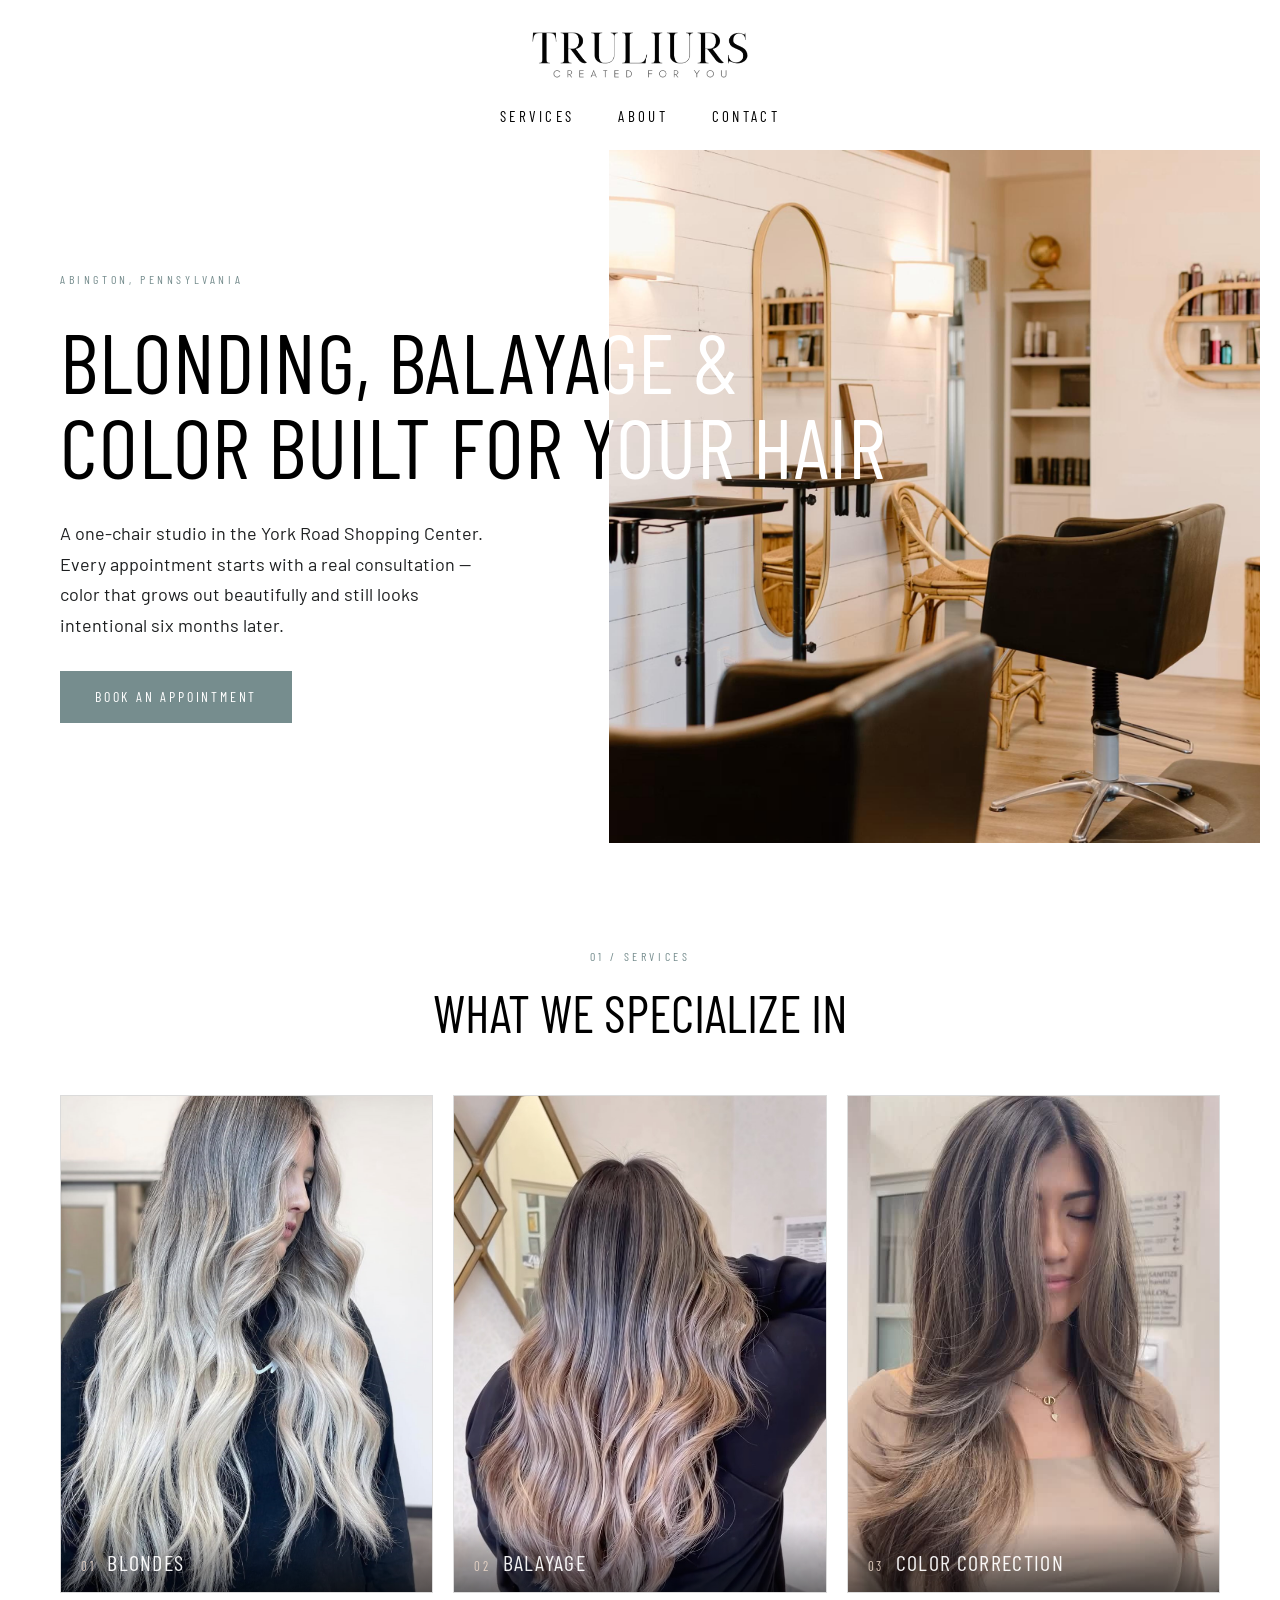
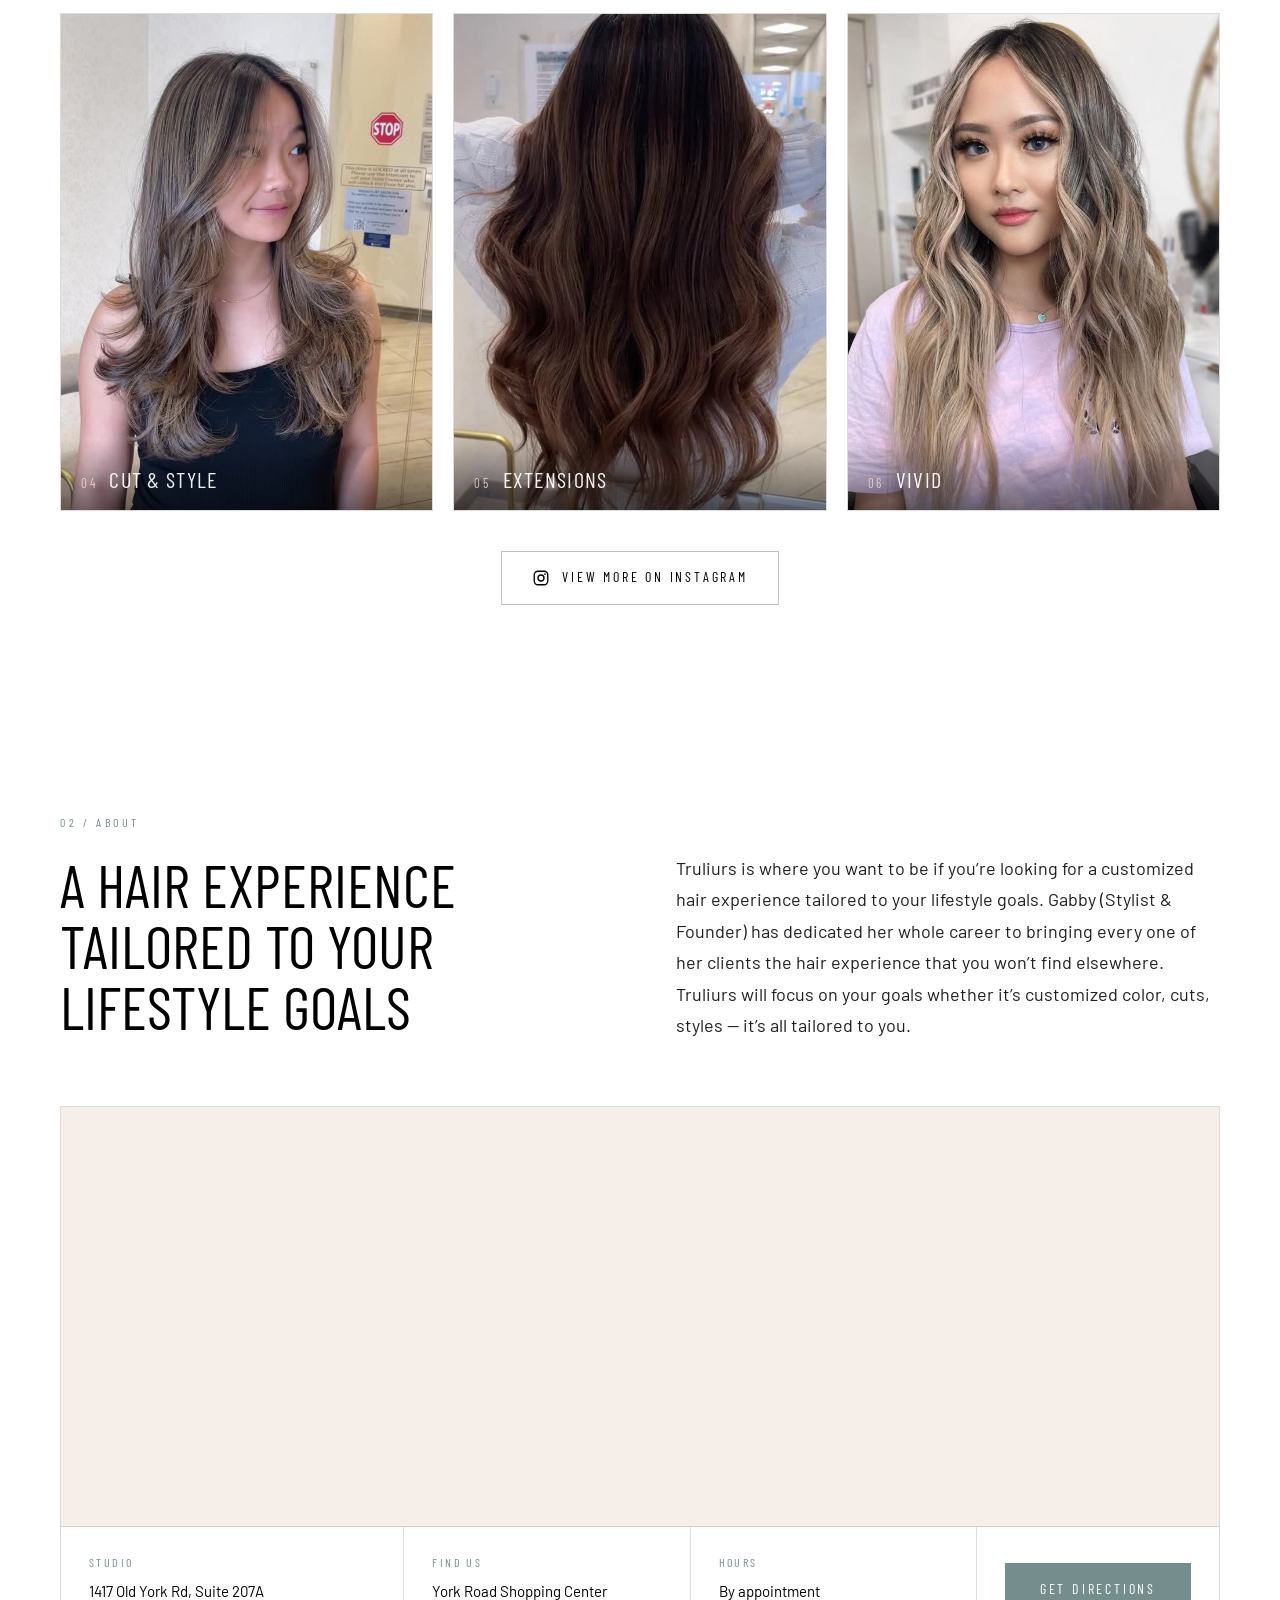
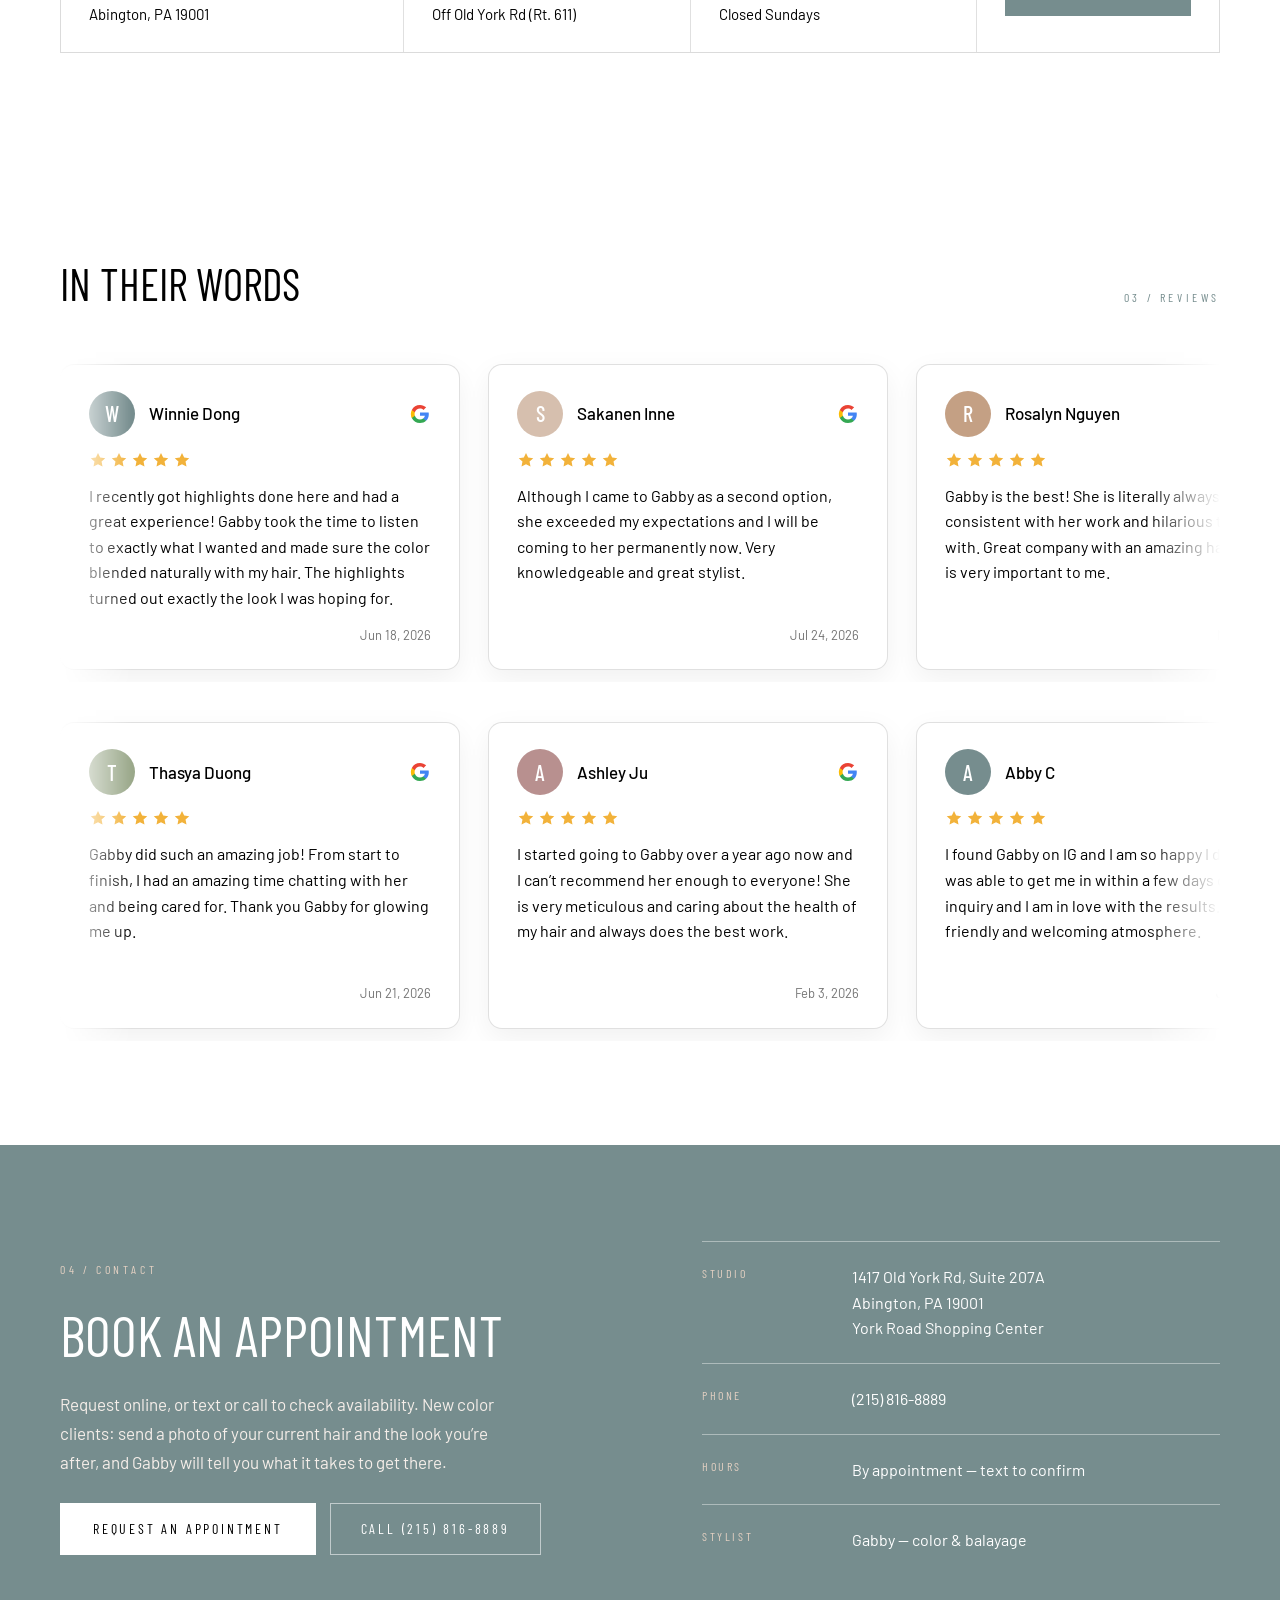
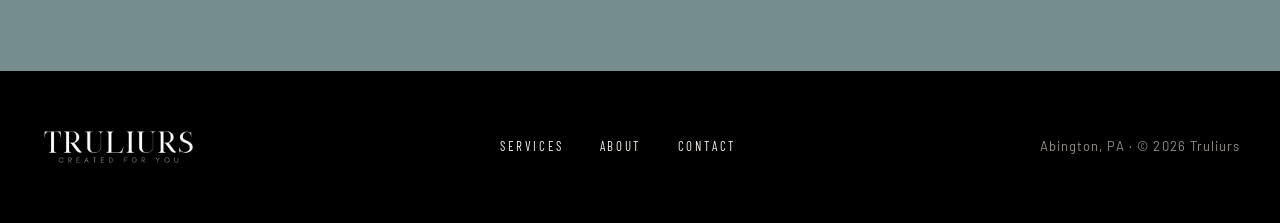
==== index.html @ c9d39bf1 "Truliurs salon site with a mobile-friendly pass Landing page and booking form for the Truliurs studi" ====
<!DOCTYPE html>
<html lang="en">
<head>
  <meta charset="utf-8">
  <meta name="viewport" content="width=device-width, initial-scale=1">
  <title>Truliurs — Blonding, balayage &amp; color in Abington, PA</title>
  <meta name="description" content="Truliurs is a one-chair hair studio in Abington, Pennsylvania specializing in blondes, balayage, color correction, vivids and extensions. Every appointment starts with a real consultation.">
  <meta name="theme-color" content="#ffffff">
  <link rel="icon" href="favicon.ico" sizes="48x48">
  <link rel="icon" href="assets/favicon.png" type="image/png" sizes="512x512">
  <link rel="apple-touch-icon" href="assets/apple-touch-icon.png">
  <link rel="preconnect" href="https://fonts.googleapis.com">
  <link rel="preconnect" href="https://fonts.gstatic.com" crossorigin>
  <link href="https://fonts.googleapis.com/css2?family=Barlow:wght@300;400;500&family=Barlow+Condensed:wght@300;400;500;600&display=swap" rel="stylesheet">
  <link rel="stylesheet" href="styles.css">
</head>
<body>

  <header class="site-header">
    <div class="site-header__inner">
      <a href="#top" class="site-header__logo-link">
        <img src="assets/logo-black.png" alt="Truliurs — created for you" class="site-header__logo">
      </a>
      <button type="button" class="site-header__toggle" id="nav-toggle" aria-expanded="false" aria-controls="site-nav" aria-label="Menu">
        <span class="site-header__toggle-bar"></span>
        <span class="site-header__toggle-bar"></span>
        <span class="site-header__toggle-bar"></span>
      </button>
      <nav id="site-nav" class="site-nav" aria-label="Primary">
        <a href="#services" class="site-nav__link">Services</a>
        <a href="#about" class="site-nav__link">About</a>
        <a href="#contact" class="site-nav__link">Contact</a>
      </nav>
    </div>
  </header>

  <main id="top">

    <section class="hero">
      <div class="hero__frame">
      <div class="hero__content">
        <span class="eyebrow">Abington, Pennsylvania</span>
        <h1 class="hero__title">
          <span class="hero__title-layer">Blonding, balayage &amp; <br>color built for your hair</span>
          <span class="hero__title-layer hero__title-layer--over" aria-hidden="true">Blonding, balayage &amp; <br>color built for your hair</span>
        </h1>
        <p class="hero__lede">A one-chair studio in the York Road Shopping Center. Every appointment starts with a real consultation — color that grows out beautifully and still looks intentional six months later.</p>
        <div class="hero__actions">
          <a href="booking.html" class="btn btn--primary">Book an appointment</a>
        </div>
      </div>
      <div class="hero__media">
        <img src="assets/studio.jpg" alt="The Truliurs studio" class="hero__image">
      </div>
      </div>
    </section>

    <section id="services" class="services">
      <div class="services__grid">
        <div class="services__intro">
          <span class="eyebrow">01 / Services</span>
          <h2 class="services__title">What we specialize in</h2>
        </div>
        <div class="work-grid">
          <figure class="work-card">
            <img src="assets/work4.jpg" alt="Blonde highlights" class="work-card__image">
            <figcaption class="work-card__caption"><span class="work-card__label">Blondes</span></figcaption>
          </figure>
          <figure class="work-card">
            <img src="assets/work2.jpg" alt="Balayage" class="work-card__image">
            <figcaption class="work-card__caption"><span class="work-card__label">Balayage</span></figcaption>
          </figure>
          <figure class="work-card">
            <img src="assets/work3.jpg" alt="Color correction" class="work-card__image">
            <figcaption class="work-card__caption"><span class="work-card__label">Color correction</span></figcaption>
          </figure>
          <figure class="work-card">
            <img src="assets/work1.jpg" alt="Dimensional cut and color" class="work-card__image">
            <figcaption class="work-card__caption"><span class="work-card__label">Cut &amp; style</span></figcaption>
          </figure>
          <figure class="work-card">
            <img src="assets/work5.jpg" alt="Extensions" class="work-card__image">
            <figcaption class="work-card__caption"><span class="work-card__label">Extensions</span></figcaption>
          </figure>
          <figure class="work-card">
            <img src="assets/work6.jpg" alt="Vivid and pastel color" class="work-card__image">
            <figcaption class="work-card__caption"><span class="work-card__label">Vivid</span></figcaption>
          </figure>
          <div class="work-grid__more">
            <a href="https://www.instagram.com/truliurs_salon/" target="_blank" rel="noopener" class="btn btn--outline">
              <svg class="btn__icon" viewBox="0 0 24 24" width="18" height="18" aria-hidden="true" focusable="false">
                <rect x="3" y="3" width="18" height="18" rx="5" fill="none" stroke="currentColor" stroke-width="1.8"/>
                <circle cx="12" cy="12" r="4" fill="none" stroke="currentColor" stroke-width="1.8"/>
                <circle cx="17.3" cy="6.7" r="1.2" fill="currentColor"/>
              </svg>
              View more on Instagram
            </a>
          </div>
        </div>
      </div>
    </section>

    <section id="about" class="about">
      <div class="about__inner">
        <div class="about__grid">
          <div class="about__heading">
            <span class="eyebrow">02 / About</span>
            <h2 class="about__title">A hair experience tailored to your lifestyle goals</h2>
          </div>
          <div class="about__body">
            <p class="about__text">Truliurs is where you want to be if you’re looking for a customized hair experience tailored to your lifestyle goals. Gabby (Stylist &amp; Founder) has dedicated her whole career to bringing every one of her clients the hair experience that you won’t find elsewhere. Truliurs will focus on your goals whether it’s customized color, cuts, styles — it’s all tailored to you.</p>
          </div>
        </div>
        <div class="about__map">
          <iframe
            src="https://www.google.com/maps/embed?pb=!1m18!1m12!1m3!1d3050.8809280337955!2d-75.11910522256215!3d40.12265697148818!2m3!1f0!2f0!3f0!3m2!1i1024!2i768!4f13.1!3m3!1m2!1s0x89c6b1ba7af4665f%3A0x15370b1f0c3e4bb9!2sTruliurs!5e1!3m2!1sen!2sus!4v1790020655930!5m2!1sen!2sus"
            title="Map to Truliurs — 1417 Old York Rd, Suite 207A, Abington, PA 19001"
            loading="lazy"
            allowfullscreen
            referrerpolicy="strict-origin-when-cross-origin"></iframe>
          <div class="about__bar">
            <div class="about__cell">
              <span class="about__cell-label">Studio</span>
              <span class="about__cell-value">1417 Old York Rd, Suite 207A<br>Abington, PA 19001</span>
            </div>
            <div class="about__cell">
              <span class="about__cell-label">Find us</span>
              <span class="about__cell-value">York Road Shopping Center<br>Off Old York Rd (Rt. 611)</span>
            </div>
            <div class="about__cell">
              <span class="about__cell-label">Hours</span>
              <span class="about__cell-value">By appointment<br>Closed Sundays</span>
            </div>
            <div class="about__cell about__cell--action">
              <a class="btn btn--primary" href="https://www.google.com/maps/dir/?api=1&destination=1417+Old+York+Rd+Suite+207A,+Abington,+PA+19001" target="_blank" rel="noopener">Get directions</a>
            </div>
          </div>
        </div>
      </div>
    </section>

    <section class="reviews" aria-labelledby="reviews-title">
      <div class="reviews__header">
        <h2 id="reviews-title" class="reviews__title">In their words</h2>
        <span class="eyebrow">03 / Reviews</span>
      </div>
      <div class="reviews__marquee">
        <div class="reviews__row reviews__row--left">
          <div class="reviews__track" data-row="0"></div>
        </div>
        <div class="reviews__row reviews__row--right">
          <div class="reviews__track" data-row="1"></div>
        </div>
      </div>
    </section>

    <section id="contact" class="contact">
      <div class="contact__inner">
        <div class="contact__copy">
          <span class="eyebrow eyebrow--sand">04 / Contact</span>
          <h2 class="contact__title">Book an appointment</h2>
          <p class="contact__text">Request online, or text or call to check availability. New color clients: send a photo of your current hair and the look you’re after, and Gabby will tell you what it takes to get there.</p>
          <div class="contact__actions">
            <a href="booking.html" class="btn btn--white">Request an appointment</a>
            <a href="tel:+12158168889" class="btn btn--ghost-light">Call (215) 816-8889</a>
          </div>
        </div>
        <dl class="contact__details">
          <div class="contact__row">
            <dt class="contact__label">Studio</dt>
            <dd class="contact__value">1417 Old York Rd, Suite 207A<br>Abington, PA 19001<br>York Road Shopping Center</dd>
          </div>
          <div class="contact__row">
            <dt class="contact__label">Phone</dt>
            <dd class="contact__value"><a href="tel:+12158168889" class="contact__link">(215) 816-8889</a></dd>
          </div>
          <div class="contact__row">
            <dt class="contact__label">Hours</dt>
            <dd class="contact__value">By appointment — text to confirm</dd>
          </div>
          <div class="contact__row">
            <dt class="contact__label">Stylist</dt>
            <dd class="contact__value">Gabby — color &amp; balayage</dd>
          </div>
        </dl>
      </div>
    </section>

  </main>

  <footer class="site-footer">
    <div class="site-footer__inner">
      <img src="assets/logo-white.png" alt="Truliurs" class="site-footer__logo">
      <nav class="site-footer__nav" aria-label="Footer">
        <a href="#services" class="site-footer__link">Services</a>
        <a href="#about" class="site-footer__link">About</a>
        <a href="#contact" class="site-footer__link">Contact</a>
      </nav>
      <span class="site-footer__meta">Abington, PA · © 2026 Truliurs</span>
    </div>
  </footer>


<script src="nav.js" defer></script>
<script>
(function () {
  var reviews = [
    ["Winnie Dong", "Jun 18, 2026", "I recently got highlights done here and had a great experience! Gabby took the time to listen to exactly what I wanted and made sure the color blended naturally with my hair. The highlights turned out exactly the look I was hoping for. Gabby was friendly and professional, and the salon had a welcoming atmosphere. I\u2019ve received so many compliments on my hair already. I would definitely recommend this salon and will be coming back in the future!"],
    ["Sakanen Inne", "Jul 24, 2026", "Although I came to Gabby as a second option, she exceeded my expectations and I will be coming to her permanently now. Very knowledgeable and great stylist. I came in with a different idea of how I wanted my hair but she guided me towards a different direction and I couldn\u2019t be more happy."],
    ["Rosalyn Nguyen", "Mar 12, 2026", "Gabby is the best! She is literally always so consistent with her work and hilarious to talk with. Great company with an amazing hairstylist is very important to me. I\u2019ve been getting my hair done since I was in high school and I\u2019m in my late twenties, I can honestly say she has made my hair sooo much better. Her work on my money pieces is absolutely amazing and the blend in my hair is top notch. I have people complimenting my hair even 6-7 months after I got it done! The consistency is amazing."],
    ["Zoe Ye", "Jun 27, 2026", "I cannot say enough amazing things about my hair stylist! I usually don\u2019t trust new salons because so many have fallen short of my expectations, but Gabby completely changed that. She not only met my expectations, she exceeded them in every way! From the moment I walked in, she made me feel comfortable, listened carefully to what I wanted, and absolutely nailed it. My hair has never looked this good. If you\u2019re looking for someone who will make your hair dreams come true, go to her!"],
    ["Melissa Moon", "Jun 9, 2026", "Thank you Gabby for giving me the hair experience of a lifetime! I found Gabby on Instagram, hoping I could find someone that could help me accomplish my dream hair goals. I loved the fact I could share my past experiences, what I was looking for, and ask for her professional opinion during the consultation without judgement! She is very detail oriented and meticulous in what she does! I got a balayage, haircut and styling and let me tell you, she did her thing!"],
    ["Luis Angel Vaquera", "Jan 22, 2026", "I had my hair colored and cut by Gabby, and it was one of the best hair experiences I\u2019ve ever had. She took her time with my consultation making sure the color and style suited me. My hair turned out perfect! I would highly recommend coming to her!"],
    ["Sara Riegel", "Mar 30, 2026", "Love love loveeeee Gabby. I followed her from the city where she used to work because she\u2019s so talented and just super sweet and fun to talk to. Anywhere she goes I\u2019ll go. She does an amazing job every time."],
    ["Jessica Pham", "Feb 14, 2026", "Gabby\u2019s been doing my hair for the last 2 years now and she\u2019s the best! I always leave the salon satisfied and refreshed. It\u2019s a pretty far drive for me but it\u2019s definitely worth it every time."],
    ["Thasya Duong", "Jun 21, 2026", "Gabby did such an amazing job! From start to finish, I had an amazing time chatting with her and being cared for. Thank you Gabby for glowing me up."],
    ["Ashley Ju", "Feb 3, 2026", "I started going to Gabby over a year ago now and I can\u2019t recommend her enough to everyone! She is very meticulous and caring about the health of my hair and always does the best work. Gabby always greets me with a smile and I love chatting with her throughout my appointment as well. She always supplies me with the best advice to upkeep my hair and keep it looking healthy in between appointments. I am so grateful to have trusted Gabby to do my hair and will go back to her every time!"],
    ["Abby C", "Jan 15, 2026", "I found Gabby on IG and I am so happy I did. She was able to get me in within a few days of my inquiry and I am in love with the results. Very friendly and welcoming atmosphere."],
    ["Michelle Brown", "Jan 28, 2026", "I found Gabby through Instagram. I was looking for someone who specialized in dimensional blonde coloring. So glad that I booked the appointment with her because my hair has never looked better and healthier. I highly recommend Gabby."],
    ["Emily Quan", "Mar 5, 2026", "I got a balayage and cut and it turned out amazing, better than my inspo. Gabby is amazing and so sweet."],
    ["Amanda Arizmendi", "Jan 9, 2026", "I\u2019ve been going to Gabby for a few months now after getting a recommendation from a friend, and I honestly couldn\u2019t be happier. I first came to her after a really bad haircut and was super nervous, but she immediately made me feel at ease."],
    ["Ewa Osiniak", "Mar 19, 2026", "Best place for beautiful ashy tones!"]
  ];

  var GOOGLE = '<svg class="review__source" viewBox="0 0 24 24" width="22" height="22" aria-label="Google review" role="img"><path fill="#4285F4" d="M21.6 12.23c0-.68-.06-1.33-.17-1.96H12v3.7h5.38a4.6 4.6 0 0 1-2 3.02v2.5h3.24c1.89-1.74 2.98-4.3 2.98-7.26z"/><path fill="#34A853" d="M12 21.9c2.7 0 4.96-.9 6.62-2.41l-3.24-2.5c-.9.6-2.04.95-3.38.95-2.6 0-4.8-1.75-5.59-4.11H3.06v2.58A9.99 9.99 0 0 0 12 21.9z"/><path fill="#FBBC05" d="M6.41 13.83A6 6 0 0 1 6.1 12c0-.63.11-1.25.31-1.83V7.59H3.06A9.99 9.99 0 0 0 2 12c0 1.61.39 3.14 1.06 4.41l3.35-2.58z"/><path fill="#EA4335" d="M12 6.06c1.47 0 2.79.5 3.83 1.5l2.87-2.87C16.96 3.07 14.7 2.1 12 2.1a9.99 9.99 0 0 0-8.94 5.49l3.35 2.58C7.2 7.81 9.4 6.06 12 6.06z"/></svg>';
  var STAR = '<svg viewBox="0 0 24 24" width="18" height="18" aria-hidden="true"><path fill="currentColor" d="M12 2.5l2.9 6.2 6.8.8-5 4.6 1.3 6.7L12 17.5l-6 3.3 1.3-6.7-5-4.6 6.8-.8z"/></svg>';
  var TONES = ['sage', 'sand', 'clay', 'olive', 'rose'];

  function card(r, i) {
    var el = document.createElement('article');
    el.className = 'review';
    el.innerHTML =
      '<div class="review__head">' +
        '<span class="review__avatar review__avatar--' + TONES[i % TONES.length] + '" aria-hidden="true">' + r[0].charAt(0) + '</span>' +
        '<span class="review__name">' + r[0] + '</span>' +
        GOOGLE +
      '</div>' +
      '<span class="review__stars" aria-label="5 out of 5 stars">' + STAR + STAR + STAR + STAR + STAR + '</span>' +
      '<p class="review__text"></p>' +
      '<time class="review__date">' + r[1] + '</time>';
    var text = el.querySelector('.review__text');
    text.dataset.full = r[2];
    text.textContent = r[2];
    return el;
  }

  /* Shorten a review to the whole sentences that fit the fixed text box. */
  function fit(text) {
    var full = text.dataset.full;
    text.textContent = full;
    if (text.scrollHeight <= text.clientHeight + 1) return;
    var sentences = full.match(/[^.!?]+[.!?]+["\u201d]?\s*|[^.!?]+$/g) || [full];
    for (var n = sentences.length - 1; n > 0; n--) {
      text.textContent = sentences.slice(0, n).join('').trim();
      if (text.scrollHeight <= text.clientHeight + 1) return;
    }
    /* even the first sentence overflows: trim words and add an ellipsis */
    var words = full.split(' ');
    while (words.length > 1 && text.scrollHeight > text.clientHeight + 1) {
      words.pop();
      text.textContent = words.join(' ').replace(/[,;:\s]+$/, '') + '\u2026';
    }
  }

  var tracks = document.querySelectorAll('.reviews__track');
  var split = Math.ceil(reviews.length / 2);
  var groups = [reviews.slice(0, split), reviews.slice(split)];

  tracks.forEach(function (track, row) {
    var frag = document.createDocumentFragment();
    groups[row].forEach(function (r, i) { frag.appendChild(card(r, i + row * split)); });
    track.appendChild(frag);
    /* ~7s per card keeps both rows moving at the same speed */
    track.style.setProperty('--marquee-duration', (groups[row].length * 7) + 's');
  });

  /* trim the originals, then (re)build the duplicate set that makes the loop seamless */
  function fitAll() {
    tracks.forEach(function (track) {
      track.querySelectorAll('.review--clone').forEach(function (c) { c.remove(); });
      track.querySelectorAll('.review__text').forEach(fit);
      track.querySelectorAll('.review').forEach(function (c) {
        var clone = c.cloneNode(true);
        clone.classList.add('review--clone');
        clone.setAttribute('aria-hidden', 'true');
        track.appendChild(clone);
      });
    });
  }

  var timer;
  window.addEventListener('resize', function () { clearTimeout(timer); timer = setTimeout(fitAll, 150); });
  if (document.fonts && document.fonts.ready) document.fonts.ready.then(fitAll); else fitAll();
})();
</script>
</body>
</html>
---- styles.css ----
/* Truliurs landing page — implemented from "Truliurs Landing.dc.html" (Claude Design).
   Only the two font tokens come from the Industry design system; every colour and
   measurement below is taken from the design file itself. */

:root {
  --color-black: #000000;
  --color-white: #FFFFFF;
  --color-ink: #1d1f20;
  --color-sage: #768D8E;
  --color-sage-dark: #5f7476;
  --color-sand: #E3D0C2;
  --color-sand-dark: #d6bfae;
  --color-cream: #F5EEE9;
  --color-hero-panel: #FFFFFF;
  --color-divider: rgba(0, 0, 0, 0.12);
  --color-divider-strong: rgba(0, 0, 0, 0.14);

  --font-heading: "Barlow Condensed", system-ui, sans-serif;
  --font-body: "Barlow", system-ui, sans-serif;

  --container: 1240px;
  --gutter: 40px;
  --section-pad: 104px;
  --header-offset: 160px;
}

/* ─── base ────────────────────────────────────────────────────────────── */

*, *::before, *::after { box-sizing: border-box; }

html { scroll-behavior: smooth; }

body {
  margin: 0;
  background: var(--color-white);
  color: var(--color-black);
  font-family: var(--font-body);
  font-size: 16px;
  line-height: 1.6;
  -webkit-font-smoothing: antialiased;
}

img { display: block; max-width: 100%; }

button { font: inherit; color: inherit; }

/* keep the grey flash on tap from fighting the palette */
a, button, label, .btn, .chip, .day {
  -webkit-tap-highlight-color: rgba(118, 141, 142, 0.18);
}

a {
  color: var(--color-black);
  text-decoration: none;
  transition: color 160ms ease, background-color 160ms ease, border-color 160ms ease;
}
a:hover { color: var(--color-sage); }

h1, h2 {
  font-family: var(--font-heading);
  font-weight: 400;
  margin: 0;
  text-transform: uppercase;
}

p { margin: 0; }

::selection { background: var(--color-sand); }

:focus-visible { outline: 2px solid var(--color-sage); outline-offset: 2px; }

[id] { scroll-margin-top: var(--header-offset); }

/* ─── shared pieces ───────────────────────────────────────────────────── */

.eyebrow {
  font-family: var(--font-heading);
  font-size: 12px;
  letter-spacing: 0.3em;
  text-transform: uppercase;
  color: var(--color-sage);
}
.eyebrow--sand { color: var(--color-sand); }

.btn {
  --btn-bg: transparent;
  --btn-fill: var(--color-sage);
  --btn-ink: var(--color-black);
  --btn-ink-hover: var(--color-white);
  position: relative;
  isolation: isolate;
  overflow: hidden;
  display: inline-flex;
  align-items: center;
  white-space: nowrap;
  padding: 17px 34px;
  border: 1px solid transparent;
  background: var(--btn-bg);
  color: var(--btn-ink);
  font-family: var(--font-heading);
  font-size: 14px;
  letter-spacing: 0.2em;
  text-transform: uppercase;
  line-height: 1.2;
  cursor: pointer;
  transition:
    color 420ms cubic-bezier(0.22, 1, 0.36, 1),
    border-color 420ms cubic-bezier(0.22, 1, 0.36, 1),
    transform 420ms cubic-bezier(0.22, 1, 0.36, 1),
    box-shadow 420ms cubic-bezier(0.22, 1, 0.36, 1);
}
/* the hover fill sweeps in from the left, then the button lifts slightly */
.btn::before {
  content: "";
  position: absolute;
  inset: 0;
  z-index: -1;
  background: var(--btn-fill);
  transform: scaleX(0);
  transform-origin: left center;
  transition: transform 520ms cubic-bezier(0.22, 1, 0.36, 1);
}
.btn:hover,
.btn:focus-visible {
  color: var(--btn-ink-hover);
  transform: translateY(-2px);
  box-shadow: 0 14px 28px -14px rgba(0, 0, 0, 0.35);
}
.btn:hover::before,
.btn:focus-visible::before { transform: scaleX(1); transform-origin: left center; }
.btn:not(:hover):not(:focus-visible)::before { transform-origin: right center; } /* sweeps back out the other way */
.btn:active { transform: translateY(0); transition-duration: 120ms; }
.btn:focus-visible { outline: 2px solid var(--color-sage); outline-offset: 3px; }

.btn--sm {
  padding: 12px 22px;
  font-size: 13px;
  letter-spacing: 0.18em;
}

.btn--primary {
  --btn-bg: var(--color-sage);
  --btn-fill: var(--color-sage-dark);
  --btn-ink: var(--color-white);
  --btn-ink-hover: var(--color-white);
  border-color: var(--color-sage);
}
.btn--primary:hover,
.btn--primary:focus-visible { border-color: var(--color-sage-dark); }

.btn--outline {
  padding-inline: 30px;
  --btn-fill: var(--color-sage);
  border-color: rgba(0, 0, 0, 0.25);
}
.btn--outline:hover,
.btn--outline:focus-visible { border-color: var(--color-sage); }

.btn--sand {
  padding: 16px 30px;
  font-size: 13px;
  --btn-bg: var(--color-sand);
  --btn-fill: var(--color-black);
  border-color: var(--color-sand);
}
.btn--sand:hover,
.btn--sand:focus-visible { border-color: var(--color-black); }

.btn--white {
  padding-inline: 32px;
  --btn-bg: var(--color-white);
  --btn-fill: var(--color-sand);
  --btn-ink-hover: var(--color-black);
  border-color: var(--color-white);
}
.btn--white:hover,
.btn--white:focus-visible { border-color: var(--color-sand); }

.btn--ghost-light {
  padding-inline: 30px;
  --btn-fill: var(--color-white);
  --btn-ink: var(--color-white);
  --btn-ink-hover: var(--color-black);
  border-color: rgba(255, 255, 255, 0.55);
}
.btn--ghost-light:hover,
.btn--ghost-light:focus-visible { border-color: var(--color-white); }

/* ─── header ──────────────────────────────────────────────────────────── */

.site-header {
  position: sticky;
  top: 0;
  z-index: 20;
  background: var(--color-white);
}
.site-header__inner {
  max-width: var(--container);
  margin: 0 auto;
  padding: 26px var(--gutter) 0;
  display: flex;
  flex-direction: column;
  align-items: center;
  gap: 20px;
}
.site-header__logo-link { display: block; }
.site-header__logo { height: 58px; width: auto; }

.site-nav {
  display: flex;
  gap: 44px;
  justify-content: center;
  padding-bottom: 22px;
}
.site-nav__link {
  font-family: var(--font-heading);
  font-size: 15px;
  letter-spacing: 0.22em;
  text-transform: uppercase;
}

/* Hamburger — only ever shown at the phone breakpoint. The bars cross into
   an X while the panel is open. */
.site-header__toggle {
  display: none;
  flex-direction: column;
  align-items: center;
  justify-content: center;
  gap: 5px;
  width: 44px;
  height: 44px;
  margin-right: -10px;
  padding: 0;
  border: 0;
  background: none;
  color: var(--color-black);
  cursor: pointer;
}
.site-header__toggle-bar {
  display: block;
  width: 22px;
  height: 1.5px;
  background: currentColor;
  transition: transform 240ms cubic-bezier(0.22, 1, 0.36, 1), opacity 160ms ease;
}
.site-header__inner[data-open="true"] .site-header__toggle-bar:nth-child(1) { transform: translateY(6.5px) rotate(45deg); }
.site-header__inner[data-open="true"] .site-header__toggle-bar:nth-child(2) { opacity: 0; }
.site-header__inner[data-open="true"] .site-header__toggle-bar:nth-child(3) { transform: translateY(-6.5px) rotate(-45deg); }

/* ─── hero ────────────────────────────────────────────────────────────── */

/* The photo is boxed to the same 1240px column as every other section
   instead of bleeding edge-to-edge on wide displays. */
.hero__frame {
  --hero-panel: 47.5%; /* copy panel share of the frame — keep in sync with the columns below */
  max-width: var(--container);
  margin: 0 auto;
  display: grid;
  grid-template-columns: minmax(0, 0.95fr) minmax(0, 1.05fr);
  align-items: stretch;
  container-type: inline-size; /* lets the title measure the frame in cqw */
}
/* Split hero: the copy sits on a solid panel and the photo is shown
   untouched beside it — no overlay on the image. */
.hero__content {
  position: relative;
  z-index: 1; /* the title overflows onto the photo, so paint the panel above it */
  background: var(--color-hero-panel);
  padding: 120px 56px 120px var(--gutter);
  display: flex;
  flex-direction: column;
  justify-content: center;
  align-items: flex-start;
  gap: 30px;
}
.hero__media {
  position: relative;
  min-height: 560px;
  overflow: hidden;
}
.hero__image {
  position: absolute;
  inset: 0;
  width: 100%;
  height: 100%;
  object-fit: cover;
  object-position: 62% 60%;
}
/* The title runs past the panel onto the photo. Two identical layers of
   text sit on top of each other: the black one is clipped to the panel,
   the white one to the photo, so the colour flips exactly at the seam. */
.hero__title {
  position: relative;
  width: calc(100cqw - 2 * var(--gutter));
  font-size: clamp(56px, 6.6vw, 100px);
  line-height: 1;
  letter-spacing: 0.01em;
}
.hero__title-layer {
  display: block;
  clip-path: inset(0 calc(100% - 47.5cqw + var(--gutter)) 0 0);
}
.hero__title-layer--over {
  position: absolute;
  inset: 0;
  color: var(--color-white);
  clip-path: inset(0 0 0 calc(47.5cqw - var(--gutter)));
}
.hero__lede {
  font-size: 18px;
  line-height: 1.7;
  max-width: 44ch;
  color: var(--color-ink);
}
.hero__actions {
  display: flex;
  flex-wrap: wrap;
  align-items: center;
  gap: 16px;
}

/* ─── services ────────────────────────────────────────────────────────── */

.services {
  max-width: var(--container);
  margin: 0 auto;
  padding: var(--section-pad) var(--gutter);
}
/* Intro stacks above the gallery: title, paragraph, button, then the grid. */
.services__grid {
  display: grid;
  grid-template-columns: 1fr;
  gap: 56px;
}
.services__intro {
  display: flex;
  flex-direction: column;
  align-items: center;
  text-align: center;
  gap: 18px;
}
.services__title {
  font-size: 52px;
  line-height: 1.05;
}

.work-grid {
  display: grid;
  grid-template-columns: repeat(3, 1fr);
  gap: 20px;
  counter-reset: work;
}
.work-card {
  position: relative;
  margin: 0;
  aspect-ratio: 3 / 4;
  overflow: hidden;
  border: 1px solid var(--color-divider-strong);
  counter-increment: work;
}

.work-card__image {
  width: 100%;
  height: 100%;
  object-fit: cover;
  transition: transform 900ms cubic-bezier(0.22, 1, 0.36, 1), filter 600ms ease;
}
.work-card:hover .work-card__image { transform: scale(1.06); }
.work-card__caption {
  position: absolute;
  left: 0;
  right: 0;
  bottom: 0;
  padding: 22px 20px 18px;
  display: flex;
  align-items: baseline;
  gap: 12px;
  background: linear-gradient(to top, rgba(0, 0, 0, 0.62), rgba(0, 0, 0, 0));
  transform: translateY(6px);
  opacity: 0.92;
  transition: transform 600ms cubic-bezier(0.22, 1, 0.36, 1), opacity 600ms ease;
}
.work-card:hover .work-card__caption { transform: none; opacity: 1; }
/* running number, e.g. "01" */
.work-card__caption::before {
  content: counter(work, decimal-leading-zero);
  font-family: var(--font-heading);
  font-size: 13px;
  letter-spacing: 0.2em;
  color: var(--color-sand);
}
.work-card__label {
  font-family: var(--font-heading);
  font-size: 22px;
  letter-spacing: 0.06em;
  text-transform: uppercase;
  color: var(--color-white);
}
/* Instagram link sits under the whole grid, spanning every column. */
.work-grid__more {
  grid-column: 1 / -1;
  display: flex;
  justify-content: center;
  padding-top: 20px;
}
.btn__icon { flex: none; margin-right: 12px; }

/* ─── about ───────────────────────────────────────────────────────────── */

.about__inner {
  max-width: var(--container);
  margin: 0 auto;
  padding: var(--section-pad) var(--gutter);
}
.about__grid {
  display: grid;
  grid-template-columns: 1fr 1fr;
  gap: 72px;
  align-items: start;
}
.about__heading {
  display: flex;
  flex-direction: column;
  gap: 22px;
}
.about__title {
  font-size: 60px;
  line-height: 1.02;
  text-wrap: balance;
}
.about__body {
  padding-top: 40px; /* drops the copy so it sits beside the title, not the eyebrow */
}
.about__text {
  font-size: 18px;
  line-height: 1.75;
  color: var(--color-ink);
}

/* Map spans both columns, with a details bar attached underneath. */
.about__map {
  margin-top: 64px;
  border: 1px solid var(--color-divider-strong);
}
.about__map iframe {
  display: block;
  width: 100%;
  height: 420px;
  border: 0;
  border-bottom: 1px solid var(--color-divider-strong);
  background: var(--color-cream);
}
.about__bar {
  display: grid;
  grid-template-columns: 1.2fr 1fr 1fr auto;
  background: var(--color-white);
}
.about__cell {
  padding: 26px 28px;
  display: flex;
  flex-direction: column;
  gap: 8px;
  border-right: 1px solid var(--color-divider);
}
.about__cell:last-child { border-right: 0; }
.about__cell-label {
  font-family: var(--font-heading);
  font-size: 12px;
  letter-spacing: 0.2em;
  text-transform: uppercase;
  color: var(--color-sage);
}
.about__cell-value {
  font-size: 15px;
  line-height: 1.55;
}
.about__cell--action {
  justify-content: center;
  padding: 20px 28px;
}

/* ─── reviews ─────────────────────────────────────────────────────────── */

.reviews {
  padding: var(--section-pad) 0;
  overflow: hidden;
}
.reviews__header {
  max-width: var(--container);
  margin: 0 auto 44px;
  padding: 0 var(--gutter);
  display: flex;
  justify-content: space-between;
  align-items: flex-end;
  gap: 32px;
}
.reviews__title {
  font-size: 44px;
  line-height: 1.05;
}

/* two auto-scrolling rows; each pauses while the pointer is over it */
.reviews__marquee {
  --review-w: 400px;
  --review-gap: 28px;
  max-width: var(--container);
  margin: 0 auto;
  padding: 0 var(--gutter);
  display: flex;
  flex-direction: column;
  gap: 28px;
}
.reviews__row {
  overflow: hidden;
  padding: 12px 0; /* room for the card shadow */
  /* soft fade at both edges instead of a hard clip line */
  -webkit-mask-image: linear-gradient(to right, transparent, #000 72px, #000 calc(100% - 72px), transparent);
          mask-image: linear-gradient(to right, transparent, #000 72px, #000 calc(100% - 72px), transparent);
}
.reviews__track {
  display: flex;
  width: max-content;
  animation: reviews-left var(--marquee-duration, 60s) linear infinite;
}
.reviews__row--right .reviews__track { animation-name: reviews-right; }
.reviews__row:hover .reviews__track,
.reviews__row:focus-within .reviews__track { animation-play-state: paused; }
@keyframes reviews-left  { to { transform: translateX(-50%); } }
@keyframes reviews-right { from { transform: translateX(-50%); } to { transform: none; } }

.review {
  flex: none;
  width: var(--review-w);
  margin-right: var(--review-gap);
  padding: 26px 28px 24px;
  background: var(--color-white);
  border: 1px solid var(--color-divider);
  border-radius: 14px;
  box-shadow: 0 10px 30px rgba(0, 0, 0, 0.06);
  display: flex;
  flex-direction: column;
  gap: 14px;
}
.review__head {
  display: flex;
  align-items: center;
  gap: 14px;
}
.review__avatar {
  flex: none;
  width: 46px;
  height: 46px;
  border-radius: 50%;
  display: grid;
  place-items: center;
  font-family: var(--font-heading);
  font-size: 22px;
  font-weight: 500;
  color: var(--color-white);
}
.review__avatar--sage  { background: var(--color-sage); }
.review__avatar--sand  { background: var(--color-sand-dark); }
.review__avatar--clay  { background: #c4a084; }
.review__avatar--olive { background: #9aa88a; }
.review__avatar--rose  { background: #b8908f; }
.review__name {
  font-size: 17px;
  font-weight: 500;
  overflow: hidden;
  text-overflow: ellipsis;
  white-space: nowrap;
}
.review__source { flex: none; margin-left: auto; }
.review__stars {
  display: flex;
  gap: 3px;
  color: #F2B23A;
}
.review__text {
  margin: 0;
  font-size: 16px;
  line-height: 1.6;
  height: calc(5 * 1.6em); /* five lines; JS trims longer reviews to whole sentences */
  overflow: hidden;
}
.review__date {
  margin-top: auto;
  align-self: flex-end;
  font-size: 13px;
  color: rgba(0, 0, 0, 0.55);
}

/* ─── contact ─────────────────────────────────────────────────────────── */

.contact {
  background: var(--color-sage);
  color: var(--color-white);
}
.contact__inner {
  max-width: var(--container);
  margin: 0 auto;
  padding: 96px var(--gutter);
  display: grid;
  grid-template-columns: 1.1fr 1fr;
  gap: 72px;
  align-items: center;
}
.contact__copy {
  display: flex;
  flex-direction: column;
  align-items: flex-start;
  gap: 26px;
}
.contact__title {
  font-size: 56px;
  line-height: 1.04;
  color: var(--color-white);
}
.contact__text {
  font-size: 17px;
  line-height: 1.7;
  max-width: 46ch;
  color: var(--color-cream);
}
.contact__actions {
  display: flex;
  flex-wrap: wrap;
  gap: 14px;
}

.contact__details {
  margin: 0;
  border-top: 1px solid rgba(255, 255, 255, 0.4);
}
.contact__row {
  padding: 22px 0;
  border-bottom: 1px solid rgba(255, 255, 255, 0.4);
  display: grid;
  grid-template-columns: 130px 1fr;
  gap: 20px;
}
.contact__row:last-child { border-bottom: 0; }
.contact__label {
  font-family: var(--font-heading);
  font-size: 12px;
  letter-spacing: 0.22em;
  text-transform: uppercase;
  color: var(--color-sand);
}
.contact__value {
  margin: 0;
  font-size: 16px;
  line-height: 1.6;
  color: var(--color-white);
}
.contact__link { color: var(--color-white); }
.contact__link:hover { color: var(--color-sand); }

/* ─── footer ──────────────────────────────────────────────────────────── */

.site-footer {
  background: var(--color-black);
  padding: 56px var(--gutter);
}
.site-footer__inner {
  max-width: var(--container);
  margin: 0 auto;
  display: flex;
  justify-content: space-between;
  align-items: center;
  flex-wrap: wrap;
  gap: 32px;
}
.site-footer__logo { height: 40px; width: auto; }
.site-footer__nav {
  display: flex;
  gap: 36px;
}
.site-footer__link {
  font-family: var(--font-heading);
  font-size: 13px;
  letter-spacing: 0.2em;
  text-transform: uppercase;
  color: var(--color-cream);
}
.site-footer__link:hover { color: var(--color-sand); }
.site-footer__meta {
  font-size: 13px;
  letter-spacing: 0.08em;
  color: rgba(245, 238, 233, 0.6);
}

/* ─── responsive ──────────────────────────────────────────────────────── */

@media (max-width: 1024px) {
  :root { --section-pad: 80px; --header-offset: 160px; }

  /* Stack the split hero: photo on top, copy panel underneath. */
  .hero__frame { grid-template-columns: 1fr; }
  .hero__media { order: -1; min-height: 0; aspect-ratio: 16 / 9; }
  .hero__content { padding: 72px var(--gutter); }
  /* stacked layout: the title lives on the panel only, no colour split */
  .hero__title { width: auto; font-size: 64px; max-width: 16ch; }
  .hero__title-layer { clip-path: none; }
  .hero__title-layer--over { display: none; }

  .services__grid { gap: 48px; }

  .about__grid,
  .contact__inner {
    grid-template-columns: 1fr;
    gap: 40px;
  }
  .about__title { font-size: 52px; }
  .about__body { padding-top: 0; }
  .about__bar { grid-template-columns: 1fr 1fr; }
  .about__cell:nth-child(2) { border-right: 0; }
  .about__cell:nth-child(-n+2) { border-bottom: 1px solid var(--color-divider); }
}

/* ── phones: the header collapses to one row and the nav moves behind the
      toggle, so the sticky bar costs ~64px instead of ~124px ──────────── */
@media (max-width: 720px) {
  :root { --gutter: 20px; --section-pad: 56px; --header-offset: 76px; }

  .site-header { border-bottom: 1px solid var(--color-divider); }
  .site-header__inner {
    display: grid;
    grid-template-columns: 1fr auto;
    align-items: center;
    gap: 0;
    padding: 11px var(--gutter);
  }
  .site-header__logo { height: 40px; }
  .site-header__toggle { display: flex; }

  .site-nav {
    display: none;
    grid-column: 1 / -1;
    flex-direction: column;
    gap: 0;
    margin-top: 10px;
    padding: 4px 0 6px;
    border-top: 1px solid var(--color-divider);
  }
  .site-header__inner[data-open="true"] .site-nav {
    display: flex;
    animation: nav-drop 220ms cubic-bezier(0.22, 1, 0.36, 1);
  }
  .site-nav__link { padding: 13px 2px; font-size: 14px; }

  .hero__content { padding: 44px var(--gutter) 48px; gap: 20px; }
  .hero__media { aspect-ratio: 4 / 3; }
  /* the design's hard line break is too long to fit a phone, so let the
     title wrap where it likes instead */
  .hero__title { font-size: clamp(32px, 9vw, 46px); max-width: none; }
  .hero__title br { display: none; }
  .hero__lede { font-size: 16px; }
  .hero__actions { width: 100%; }
  .hero__actions .btn { width: 100%; justify-content: center; }

  .services__title { font-size: 36px; }
  .work-grid {
    grid-template-columns: repeat(2, 1fr);
    gap: 10px;
  }
  /* no hover on touch, so the caption is shown in full from the start */
  .work-card__caption { padding: 12px 10px; transform: none; opacity: 1; }
  .work-card__label { font-size: 16px; }
  .work-grid__more { padding-top: 12px; }
  .work-grid__more .btn { width: 100%; justify-content: center; }

  .about__title { font-size: 36px; }
  .about__text { font-size: 16px; }
  .about__map { margin-top: 40px; }
  .about__map iframe { height: 280px; }
  .about__bar { grid-template-columns: 1fr; }
  .about__cell { border-right: 0; border-bottom: 1px solid var(--color-divider); padding: 16px 20px; }
  .about__cell:last-child { border-bottom: 0; }
  .about__cell--action .btn { width: 100%; justify-content: center; }

  .reviews__header {
    flex-direction: column;
    align-items: flex-start;
    gap: 10px;
    margin-bottom: 28px;
  }
  .reviews__title { font-size: 32px; }
  .reviews__marquee { --review-w: min(84vw, 320px); --review-gap: 14px; gap: 14px; }
  /* narrower fade so the cards aren't washed out on a phone-width row */
  .reviews__row {
    -webkit-mask-image: linear-gradient(to right, transparent, #000 24px, #000 calc(100% - 24px), transparent);
            mask-image: linear-gradient(to right, transparent, #000 24px, #000 calc(100% - 24px), transparent);
  }
  .review { padding: 18px 18px 16px; border-radius: 12px; }
  .review__avatar { width: 40px; height: 40px; font-size: 19px; }
  .review__name { font-size: 15px; }
  .review__text { font-size: 15px; height: calc(6 * 1.6em); }

  .contact__inner { padding: var(--section-pad) var(--gutter); gap: 32px; }
  .contact__title { font-size: 38px; }
  .contact__text { font-size: 16px; }
  .contact__actions { width: 100%; }
  .contact__actions .btn { width: 100%; justify-content: center; }
  .contact__row {
    grid-template-columns: 1fr;
    gap: 4px;
    padding: 16px 0;
  }

  .site-footer { padding: 36px var(--gutter); }
  .site-footer__inner {
    flex-direction: column;
    align-items: flex-start;
    gap: 20px;
  }
  .site-footer__nav { gap: 22px; flex-wrap: wrap; }
  .site-footer__link { padding: 6px 0; }
}

/* ── narrow phones (iPhone SE and similar) ───────────────────────────── */
@media (max-width: 380px) {
  .services__title,
  .about__title { font-size: 31px; }
  .contact__title { font-size: 33px; }
  .reviews__title { font-size: 28px; }
  .work-grid { gap: 8px; }
  .work-card__label { font-size: 14px; }
  .btn { padding-inline: 22px; font-size: 13px; letter-spacing: 0.16em; }
}

@keyframes nav-drop {
  from { opacity: 0; transform: translateY(-6px); }
  to   { opacity: 1; transform: none; }
}

/* ── touch devices: don't leave hover styles stuck after a tap ────────── */
@media (hover: none) {
  .btn:hover {
    color: var(--btn-ink);
    transform: none;
    box-shadow: none;
  }
  .btn:hover::before { transform: scaleX(0); }
  .work-card:hover .work-card__image { transform: none; }
  .work-card:hover .work-card__caption { transform: none; }
  a:hover { color: inherit; }
  .contact__link:hover { color: var(--color-white); }
  .site-footer__link:hover { color: var(--color-cream); }
}

@media (prefers-reduced-motion: reduce) {
  html { scroll-behavior: auto; }
  a, .btn, .btn::before, .work-card__image, .work-card__caption { transition: none; }
  .btn:hover, .btn:focus-visible { transform: none; }
  .work-card:hover .work-card__image { transform: none; }
  /* stop the review rows and let them be scrolled by hand instead */
  .reviews__track { animation: none; }
  .reviews__row { overflow-x: auto; }
  .site-header__inner[data-open="true"] .site-nav { animation: none; }
  .site-header__toggle-bar { transition: none; }
}
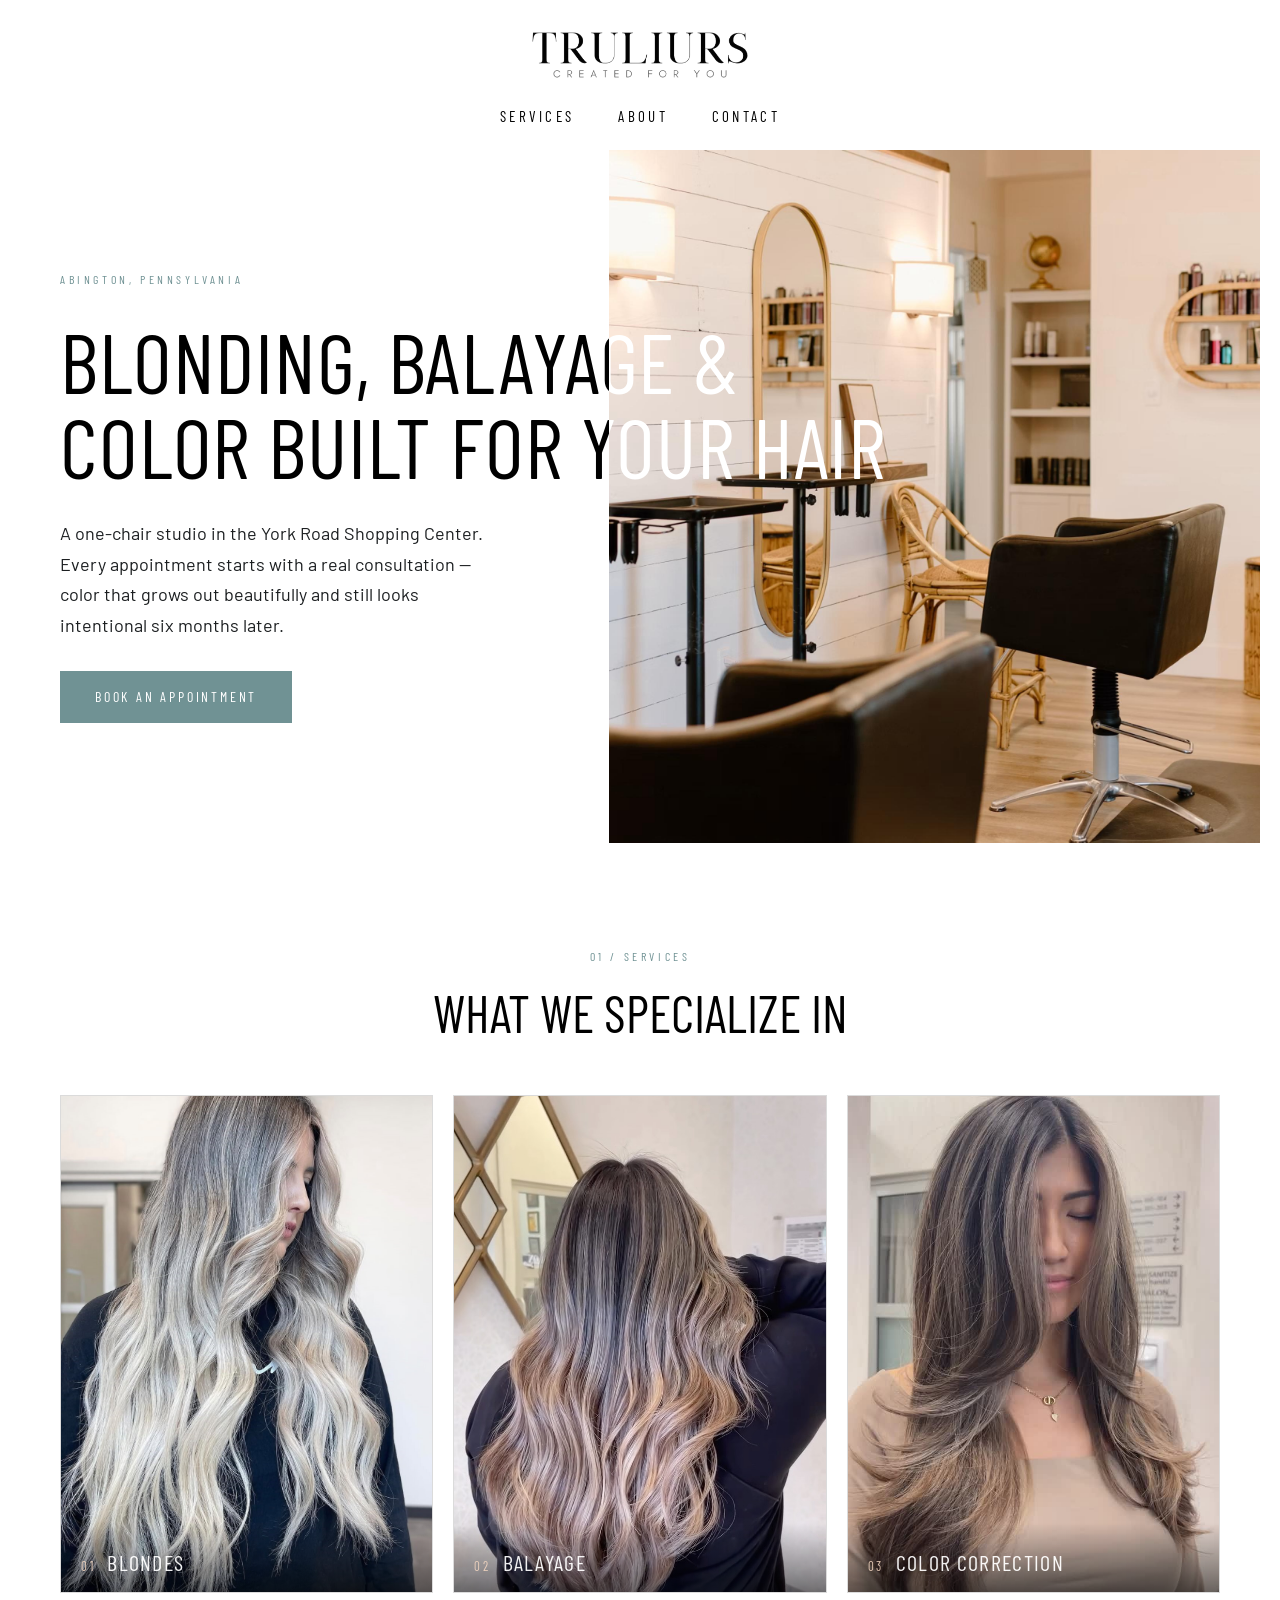
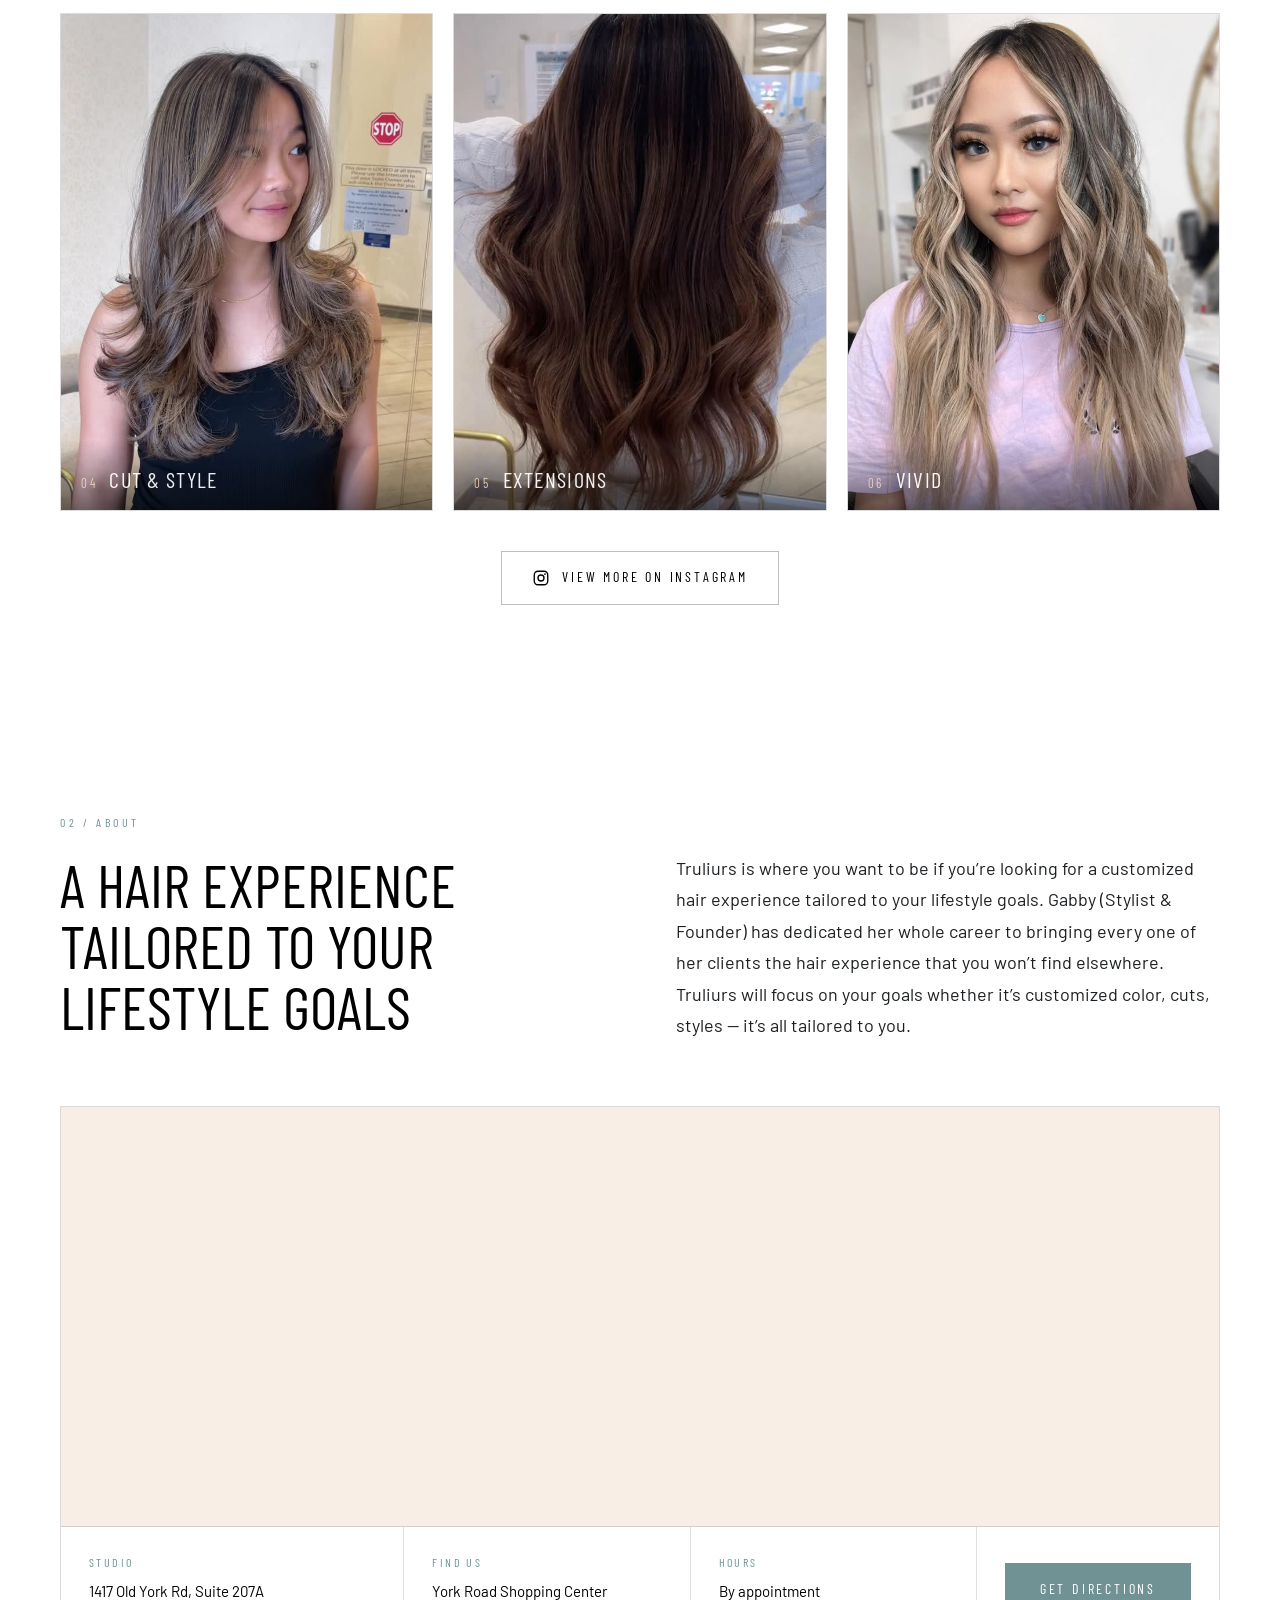
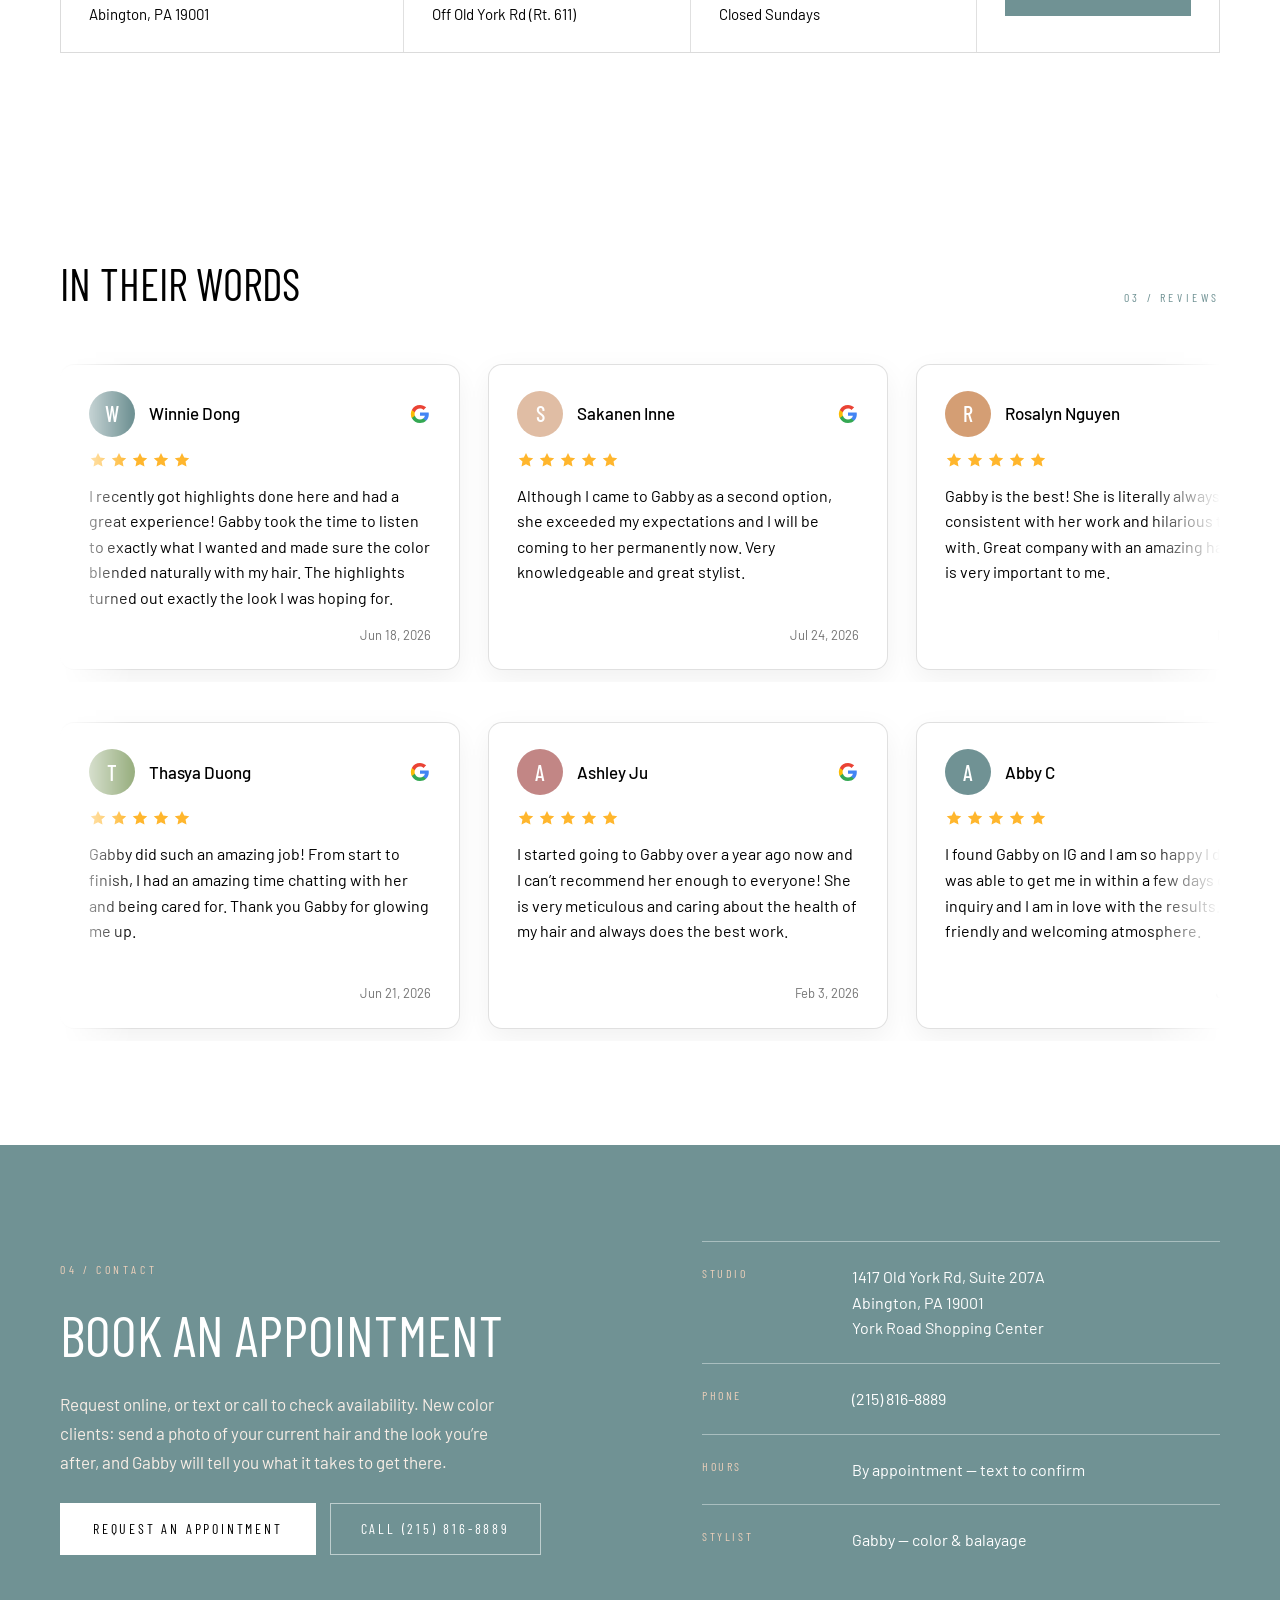
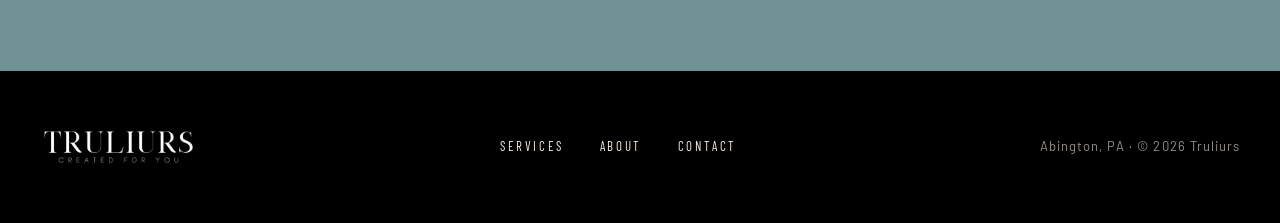
==== commit fa2b4677: "Rework the hero for tablet and phone, raise palette saturation 50% Hero, below 1024px: the photo and" ====
--- a/index.html
+++ b/index.html
@@ -50,7 +50,7 @@
         </div>
       </div>
       <div class="hero__media">
-        <img src="assets/studio.jpg" alt="The Truliurs studio" class="hero__image">
+        <img src="assets/studio.jpg" alt="The Truliurs studio" class="hero__image" width="2670" height="1780" fetchpriority="high" decoding="async">
       </div>
       </div>
     </section>
--- a/styles.css
+++ b/styles.css
@@ -2,15 +2,17 @@
    Only the two font tokens come from the Industry design system; every colour and
    measurement below is taken from the design file itself. */
 
+/* Palette saturation was raised 50% (HSL S x1.5, hue and lightness held).
+   Black, white and the Google mark in the review cards are left alone. */
 :root {
   --color-black: #000000;
   --color-white: #FFFFFF;
-  --color-ink: #1d1f20;
-  --color-sage: #768D8E;
-  --color-sage-dark: #5f7476;
-  --color-sand: #E3D0C2;
-  --color-sand-dark: #d6bfae;
-  --color-cream: #F5EEE9;
+  --color-ink: #1C1F21;
+  --color-sage: #709294;
+  --color-sage-dark: #59797C;
+  --color-sand: #EBCFBA;
+  --color-sand-dark: #E0BDA4;
+  --color-cream: #F8EEE6;
   --color-hero-panel: #FFFFFF;
   --color-divider: rgba(0, 0, 0, 0.12);
   --color-divider-strong: rgba(0, 0, 0, 0.14);
@@ -560,9 +562,9 @@
 }
 .review__avatar--sage  { background: var(--color-sage); }
 .review__avatar--sand  { background: var(--color-sand-dark); }
-.review__avatar--clay  { background: #c4a084; }
-.review__avatar--olive { background: #9aa88a; }
-.review__avatar--rose  { background: #b8908f; }
+.review__avatar--clay  { background: #D49E74; }
+.review__avatar--olive { background: #9AB082; }
+.review__avatar--rose  { background: #C28685; }
 .review__name {
   font-size: 17px;
   font-weight: 500;
@@ -574,7 +576,7 @@
 .review__stars {
   display: flex;
   gap: 3px;
-  color: #F2B23A;
+  color: #FFB62D;
 }
 .review__text {
   margin: 0;
@@ -693,16 +695,30 @@
 /* ─── responsive ──────────────────────────────────────────────────────── */
 
 @media (max-width: 1024px) {
-  :root { --section-pad: 80px; --header-offset: 160px; }
-
-  /* Stack the split hero: photo on top, copy panel underneath. */
+  :root { --section-pad: 80px; --header-offset: 104px; }
+
+  /* Stacked hero. The photo goes on top and the copy panel is pulled up
+     over its lower edge, so the two read as one composition instead of
+     two blocks separated by a field of white. */
   .hero__frame { grid-template-columns: 1fr; }
-  .hero__media { order: -1; min-height: 0; aspect-ratio: 16 / 9; }
-  .hero__content { padding: 72px var(--gutter); }
+  .hero__media { order: -1; min-height: 0; aspect-ratio: 3 / 2; }
+  .hero__image { object-position: 62% 46%; }
+  .hero__content {
+    position: relative;
+    z-index: 1;
+    margin: -72px var(--gutter) 0;
+    padding: 40px 44px 48px;
+    gap: 24px;
+  }
   /* stacked layout: the title lives on the panel only, no colour split */
-  .hero__title { width: auto; font-size: 64px; max-width: 16ch; }
+  .hero__title {
+    width: auto;
+    max-width: none;
+    font-size: clamp(44px, 7.4vw, 64px);
+  }
   .hero__title-layer { clip-path: none; }
   .hero__title-layer--over { display: none; }
+  .hero__lede { max-width: 52ch; }
 
   .services__grid { gap: 48px; }
 
@@ -716,6 +732,30 @@
   .about__bar { grid-template-columns: 1fr 1fr; }
   .about__cell:nth-child(2) { border-right: 0; }
   .about__cell:nth-child(-n+2) { border-bottom: 1px solid var(--color-divider); }
+}
+
+/* Held in landscape a 3:2 photo is most of the screen, so trade the ratio
+   for a fixed slice of the viewport and let object-fit crop it. Using a
+   height rather than max-height keeps the photo full-bleed — capping an
+   aspect-ratio box shrinks its width to match. */
+@media (max-width: 1024px) and (orientation: landscape) {
+  .hero__media { aspect-ratio: auto; height: 48vh; }
+  .hero__content { margin-top: -56px; padding: 32px 44px 36px; gap: 18px; }
+  .hero__title { font-size: clamp(38px, 5.4vw, 54px); }
+}
+
+/* ── tablets: logo and nav share one row instead of stacking ─────────── */
+@media (min-width: 721px) and (max-width: 1024px) {
+  .site-header { border-bottom: 1px solid var(--color-divider); }
+  .site-header__inner {
+    flex-direction: row;
+    justify-content: space-between;
+    align-items: center;
+    gap: 24px;
+    padding: 15px var(--gutter);
+  }
+  .site-header__logo { height: 48px; }
+  .site-nav { gap: 34px; padding-bottom: 0; }
 }
 
 /* ── phones: the header collapses to one row and the nav moves behind the
@@ -749,13 +789,17 @@
   }
   .site-nav__link { padding: 13px 2px; font-size: 14px; }
 
-  .hero__content { padding: 44px var(--gutter) 48px; gap: 20px; }
-  .hero__media { aspect-ratio: 4 / 3; }
+  .hero__media { aspect-ratio: 5 / 4; }
+  .hero__content {
+    margin: -44px var(--gutter) 0;
+    padding: 28px 24px 32px;
+    gap: 18px;
+  }
   /* the design's hard line break is too long to fit a phone, so let the
      title wrap where it likes instead */
-  .hero__title { font-size: clamp(32px, 9vw, 46px); max-width: none; }
+  .hero__title { font-size: clamp(32px, 9vw, 46px); }
   .hero__title br { display: none; }
-  .hero__lede { font-size: 16px; }
+  .hero__lede { font-size: 16px; max-width: none; }
   .hero__actions { width: 100%; }
   .hero__actions .btn { width: 100%; justify-content: center; }
 
@@ -854,9 +898,10 @@
   a, .btn, .btn::before, .work-card__image, .work-card__caption { transition: none; }
   .btn:hover, .btn:focus-visible { transform: none; }
   .work-card:hover .work-card__image { transform: none; }
-  /* stop the review rows and let them be scrolled by hand instead */
-  .reviews__track { animation: none; }
-  .reviews__row { overflow-x: auto; }
+  /* NB: the review marquee is deliberately left running here — it is the
+     section's whole character, and stopping it under reduced motion left
+     the rows sitting dead on machines with Windows animations switched
+     off. Hover/focus still pauses it. */
   .site-header__inner[data-open="true"] .site-nav { animation: none; }
   .site-header__toggle-bar { transition: none; }
 }
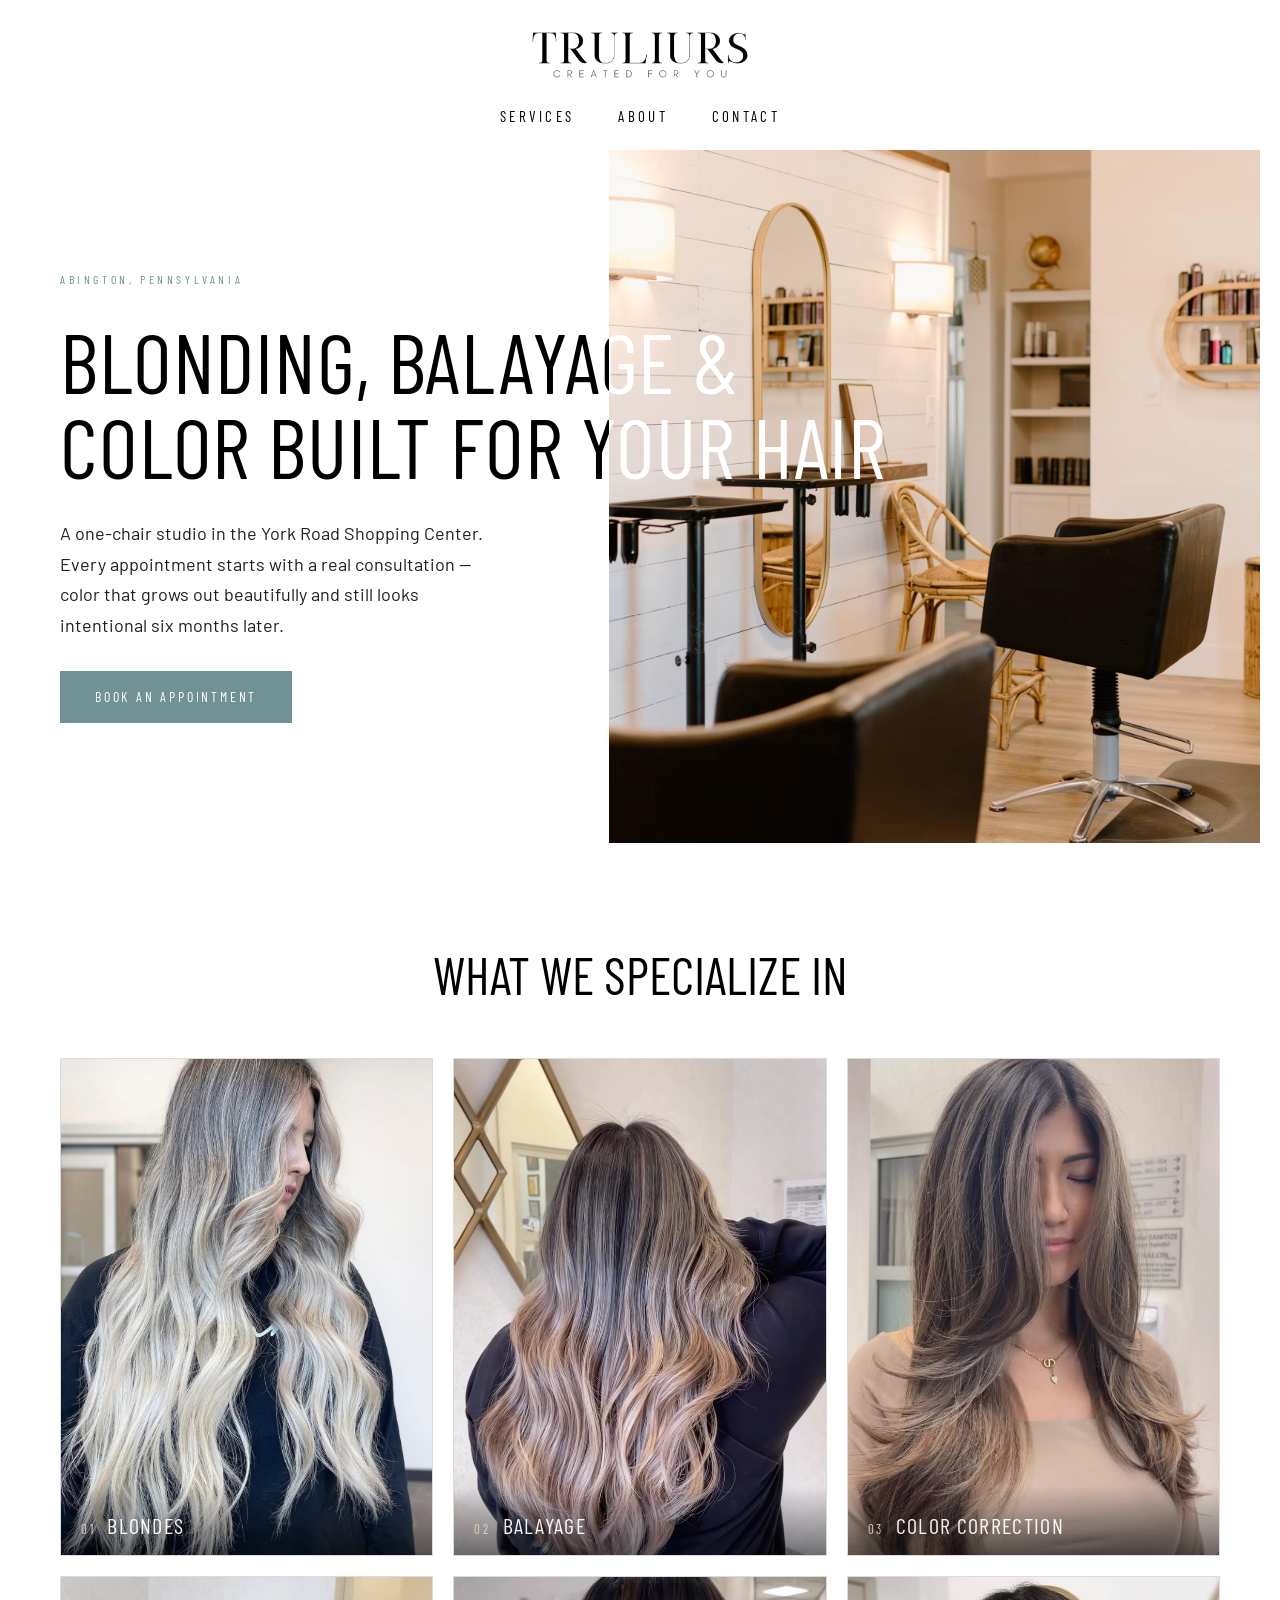
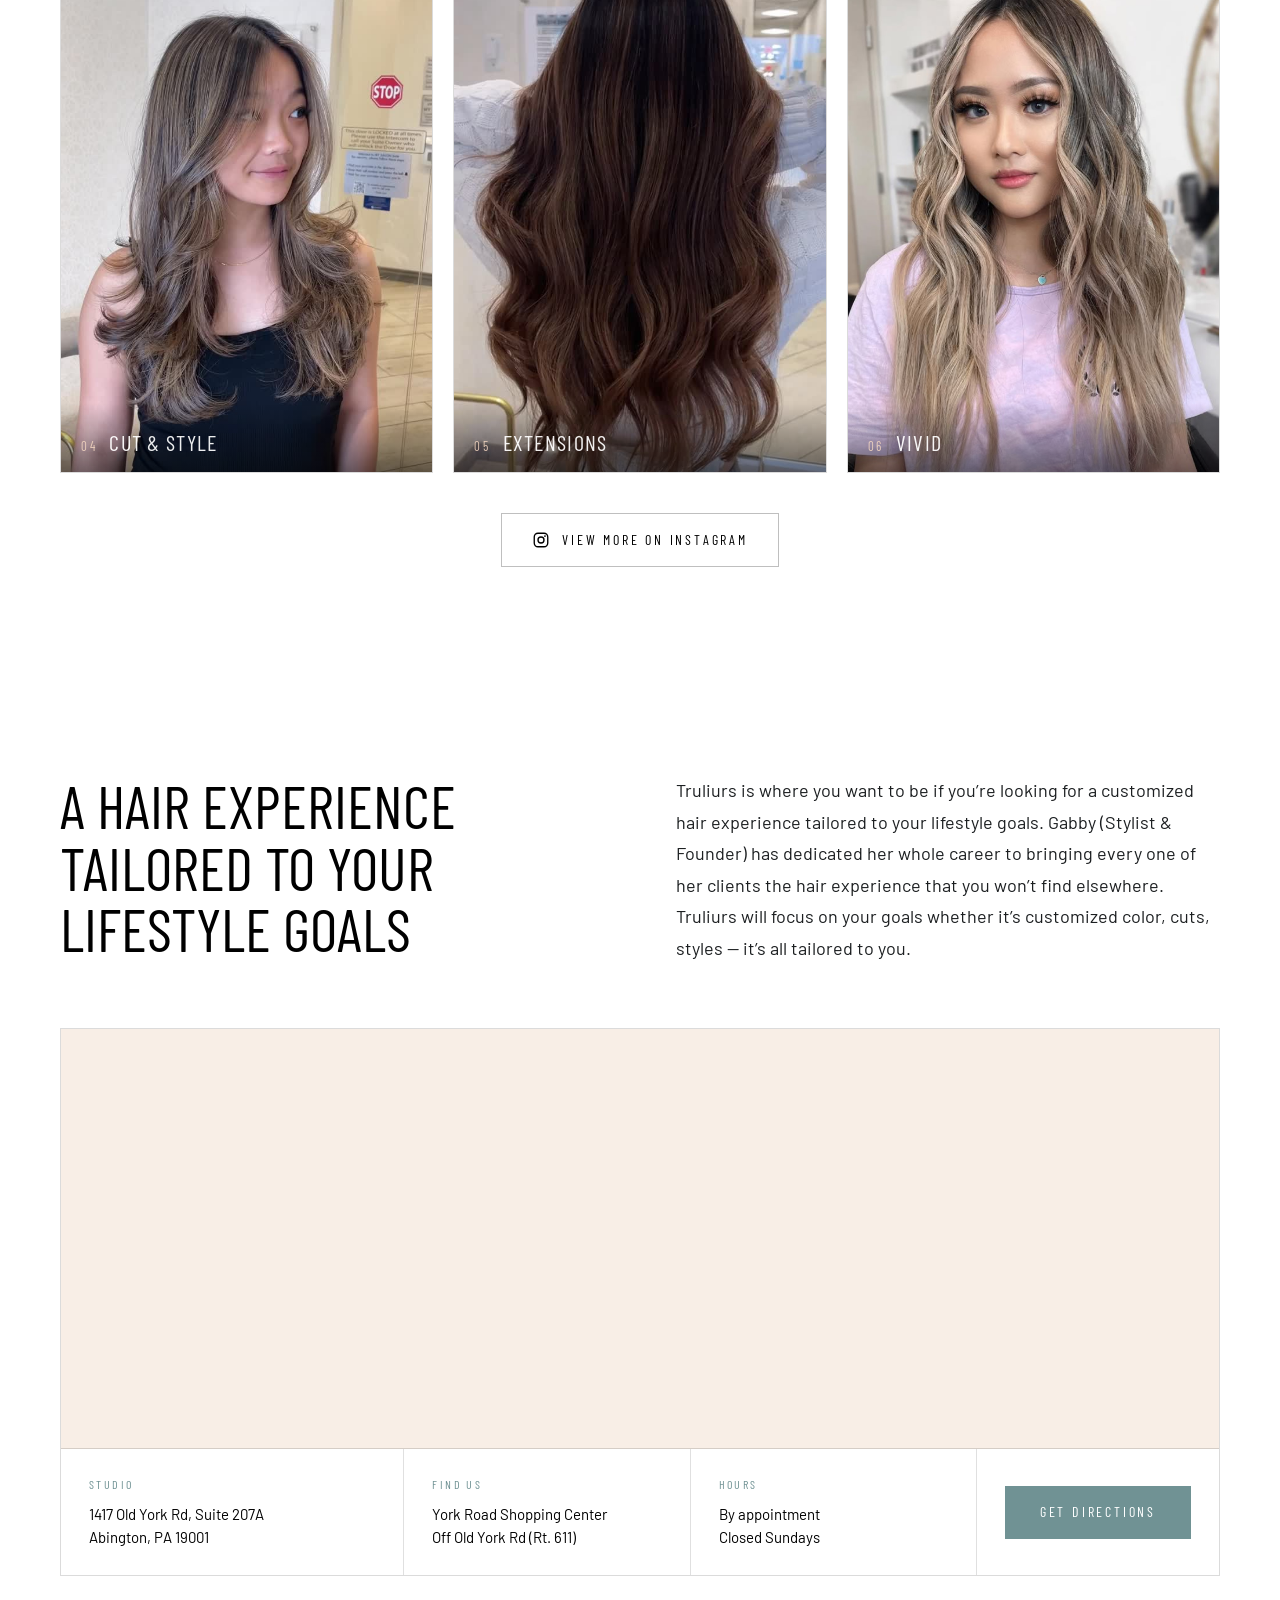
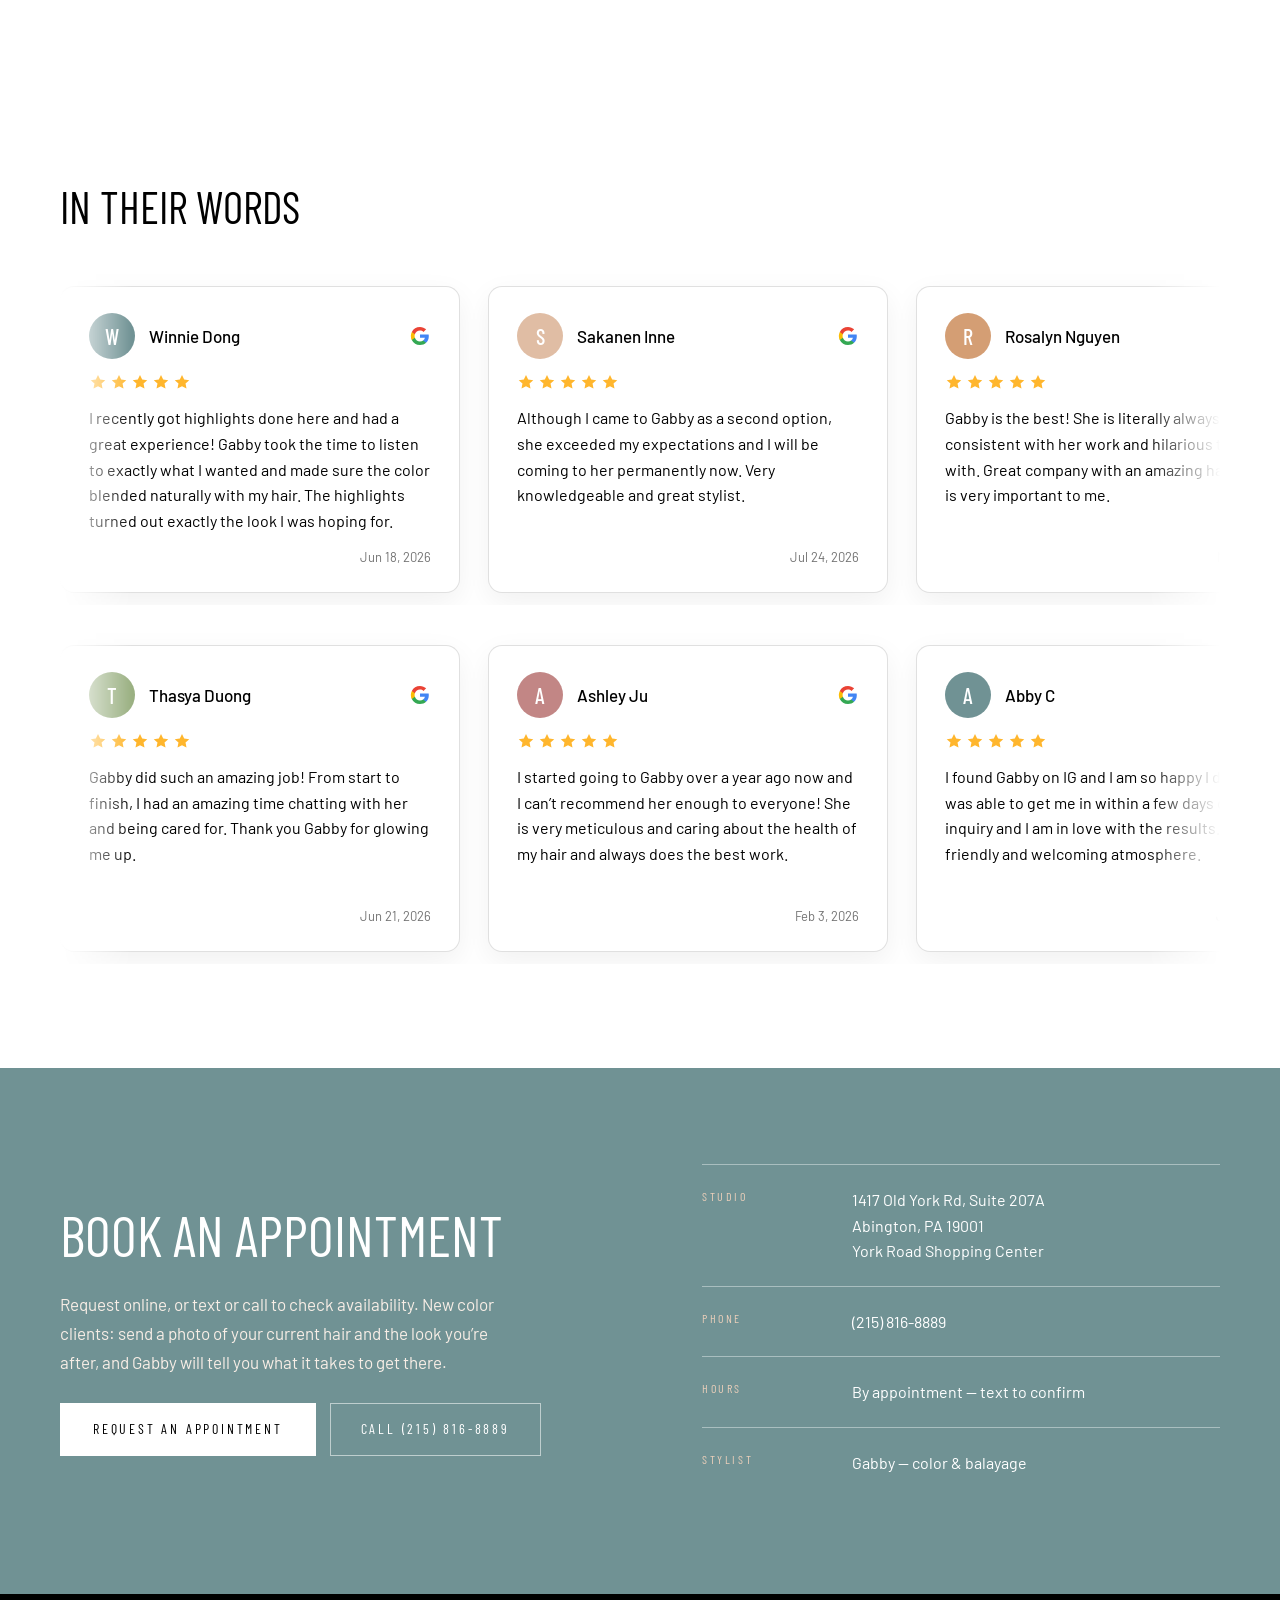
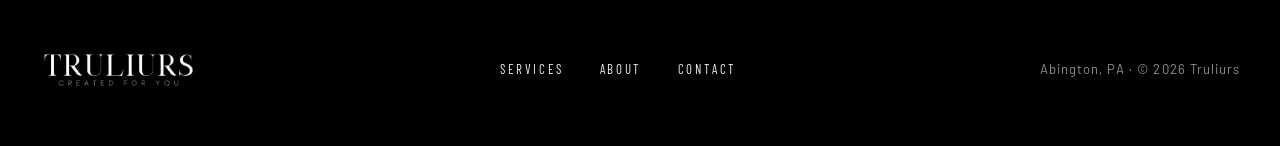
==== commit 0bfcde78: "Drop the numbered section eyebrows Removes the "01 / Services", "02 / About", "03 / Reviews" and "04" ====
--- a/index.html
+++ b/index.html
@@ -58,7 +58,6 @@
     <section id="services" class="services">
       <div class="services__grid">
         <div class="services__intro">
-          <span class="eyebrow">01 / Services</span>
           <h2 class="services__title">What we specialize in</h2>
         </div>
         <div class="work-grid">
@@ -104,7 +103,6 @@
       <div class="about__inner">
         <div class="about__grid">
           <div class="about__heading">
-            <span class="eyebrow">02 / About</span>
             <h2 class="about__title">A hair experience tailored to your lifestyle goals</h2>
           </div>
           <div class="about__body">
@@ -142,7 +140,6 @@
     <section class="reviews" aria-labelledby="reviews-title">
       <div class="reviews__header">
         <h2 id="reviews-title" class="reviews__title">In their words</h2>
-        <span class="eyebrow">03 / Reviews</span>
       </div>
       <div class="reviews__marquee">
         <div class="reviews__row reviews__row--left">
@@ -157,7 +154,6 @@
     <section id="contact" class="contact">
       <div class="contact__inner">
         <div class="contact__copy">
-          <span class="eyebrow eyebrow--sand">04 / Contact</span>
           <h2 class="contact__title">Book an appointment</h2>
           <p class="contact__text">Request online, or text or call to check availability. New color clients: send a photo of your current hair and the look you’re after, and Gabby will tell you what it takes to get there.</p>
           <div class="contact__actions">
--- a/styles.css
+++ b/styles.css
@@ -82,7 +82,6 @@
   text-transform: uppercase;
   color: var(--color-sage);
 }
-.eyebrow--sand { color: var(--color-sand); }
 
 .btn {
   --btn-bg: transparent;
@@ -430,9 +429,6 @@
   line-height: 1.02;
   text-wrap: balance;
 }
-.about__body {
-  padding-top: 40px; /* drops the copy so it sits beside the title, not the eyebrow */
-}
 .about__text {
   font-size: 18px;
   line-height: 1.75;
@@ -728,7 +724,6 @@
     gap: 40px;
   }
   .about__title { font-size: 52px; }
-  .about__body { padding-top: 0; }
   .about__bar { grid-template-columns: 1fr 1fr; }
   .about__cell:nth-child(2) { border-right: 0; }
   .about__cell:nth-child(-n+2) { border-bottom: 1px solid var(--color-divider); }
